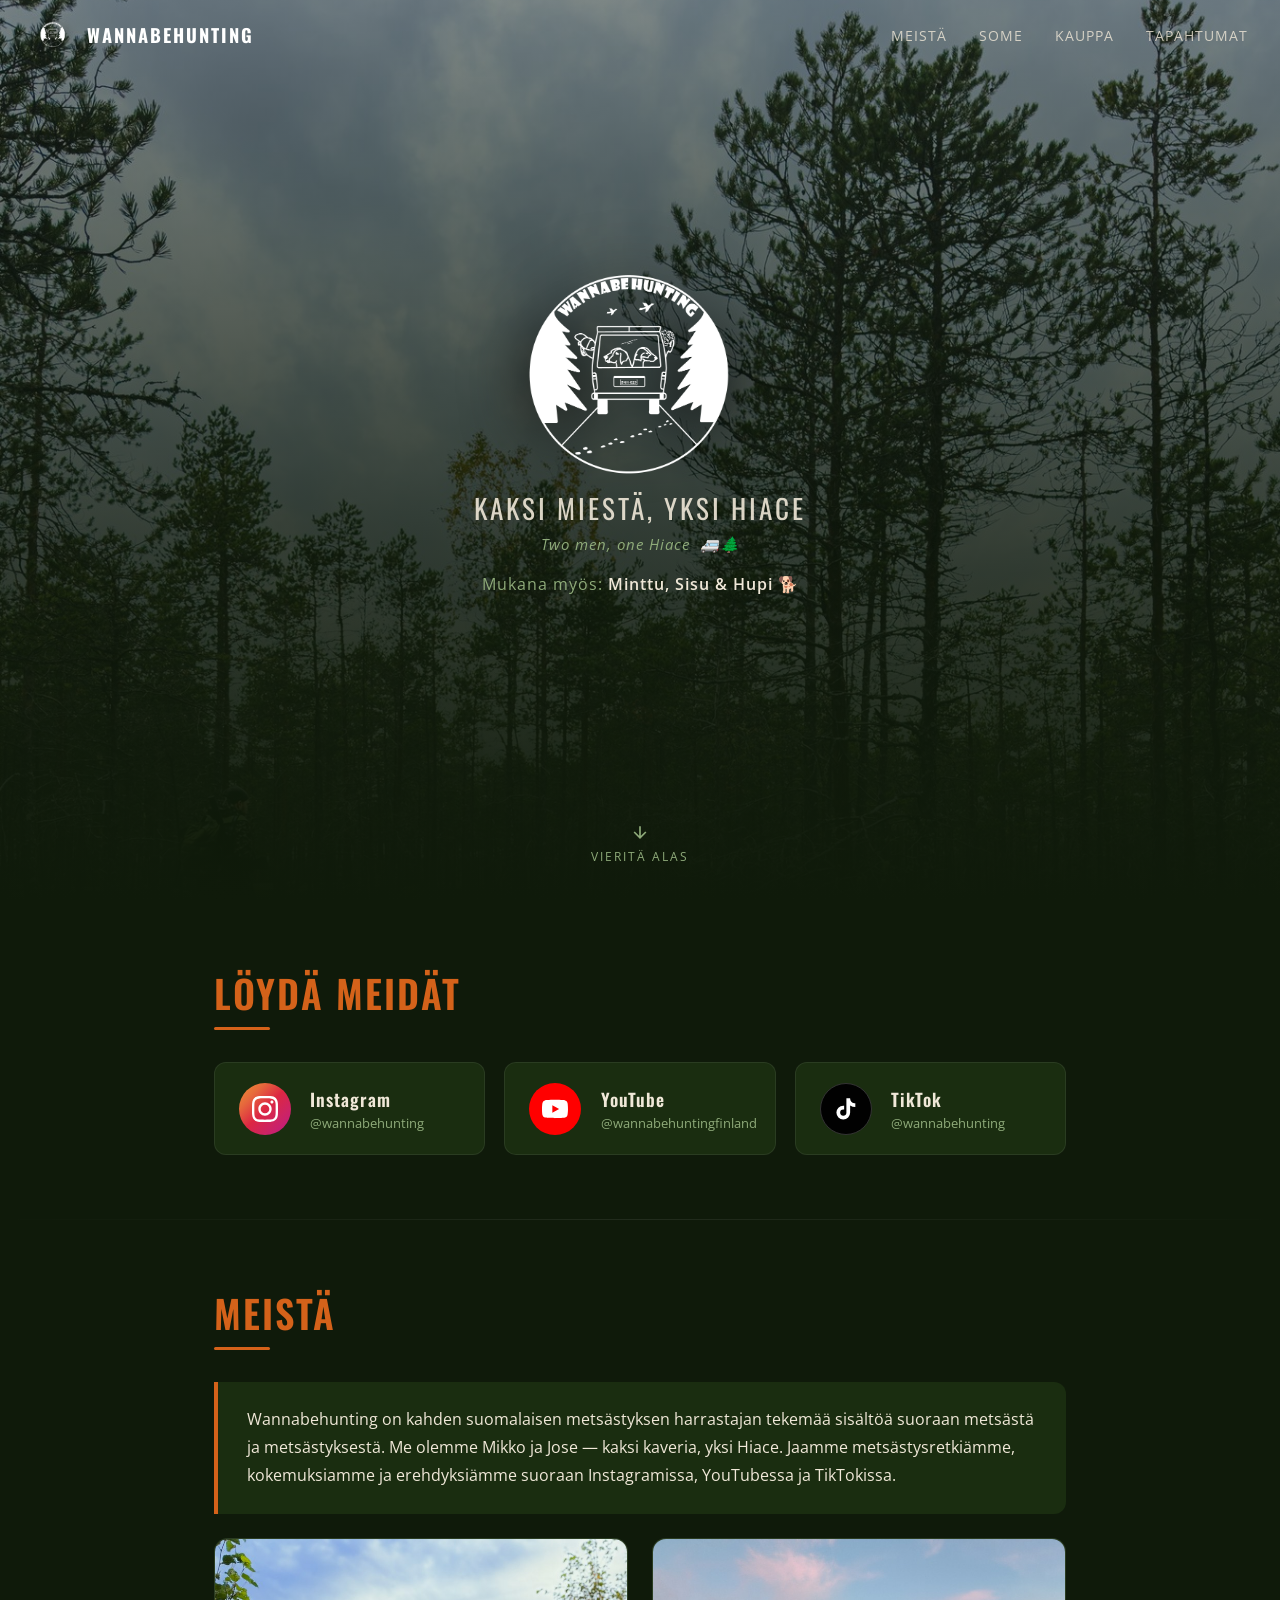
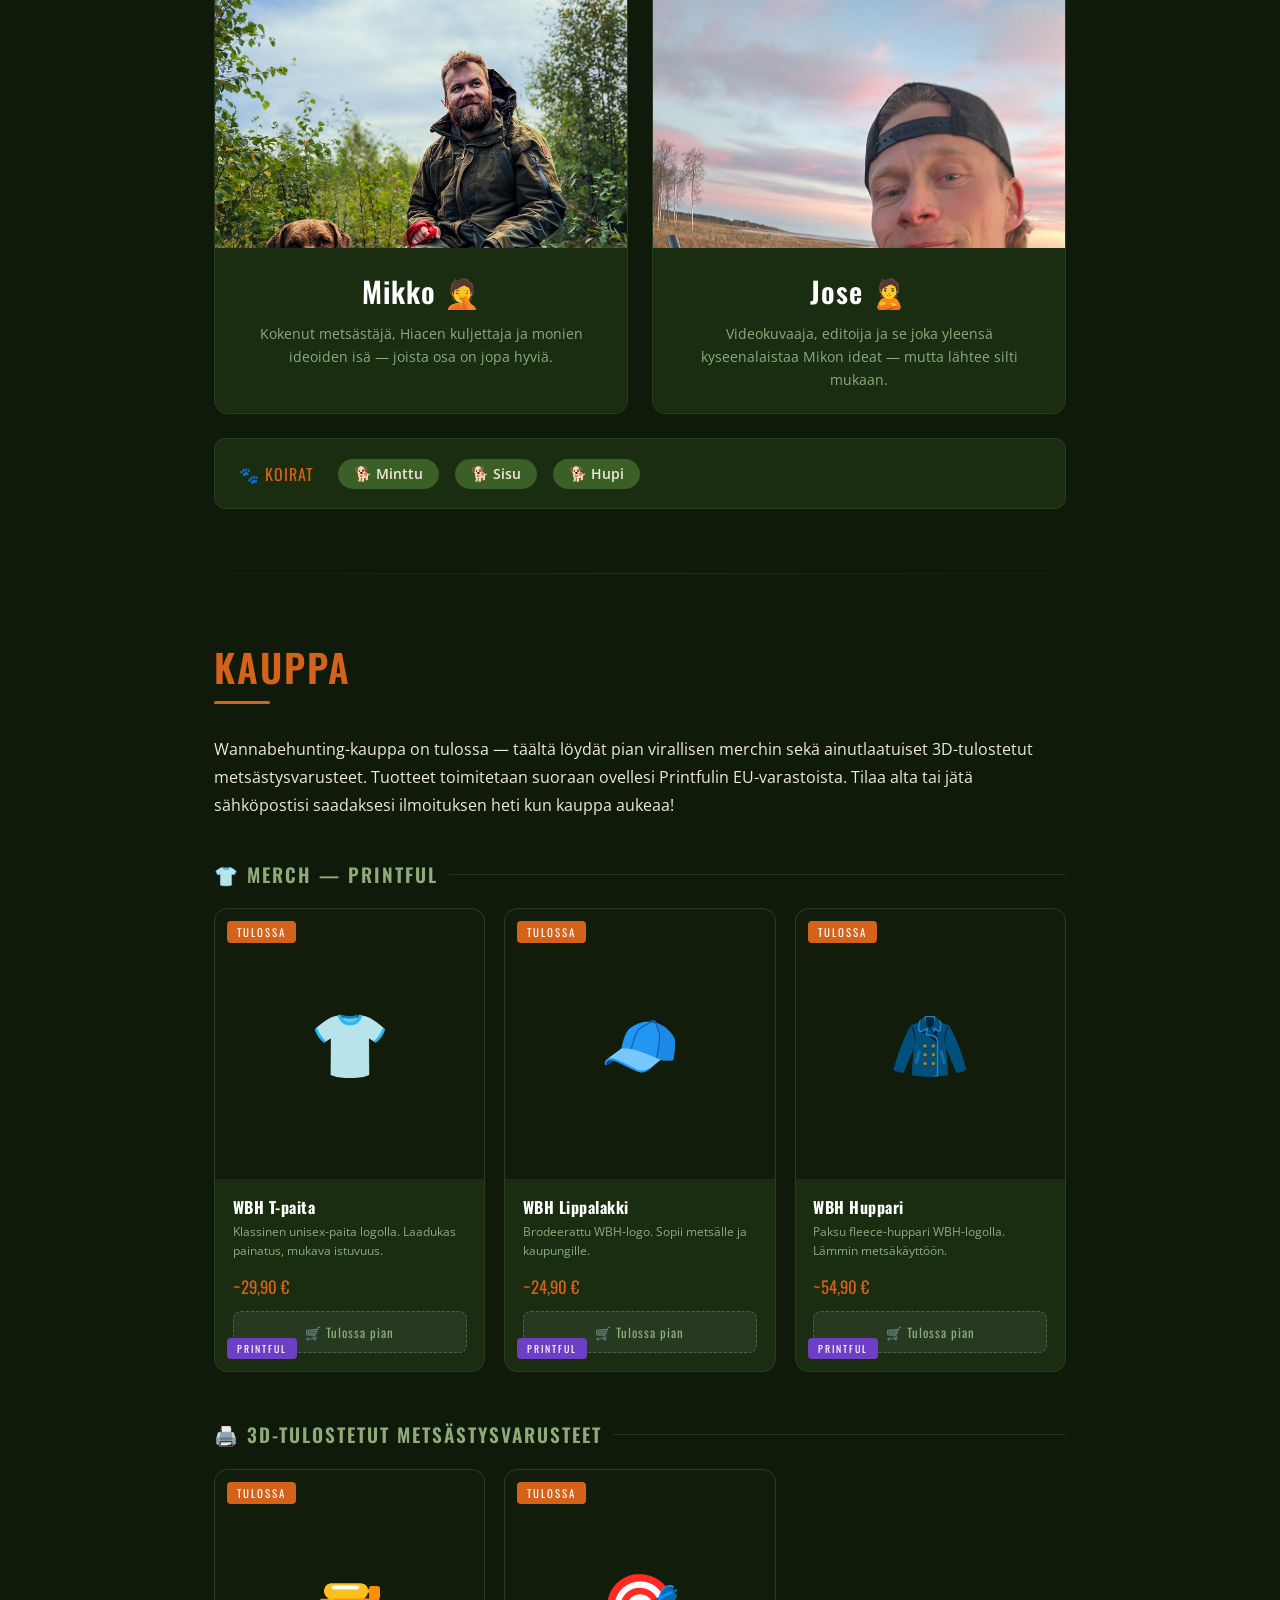
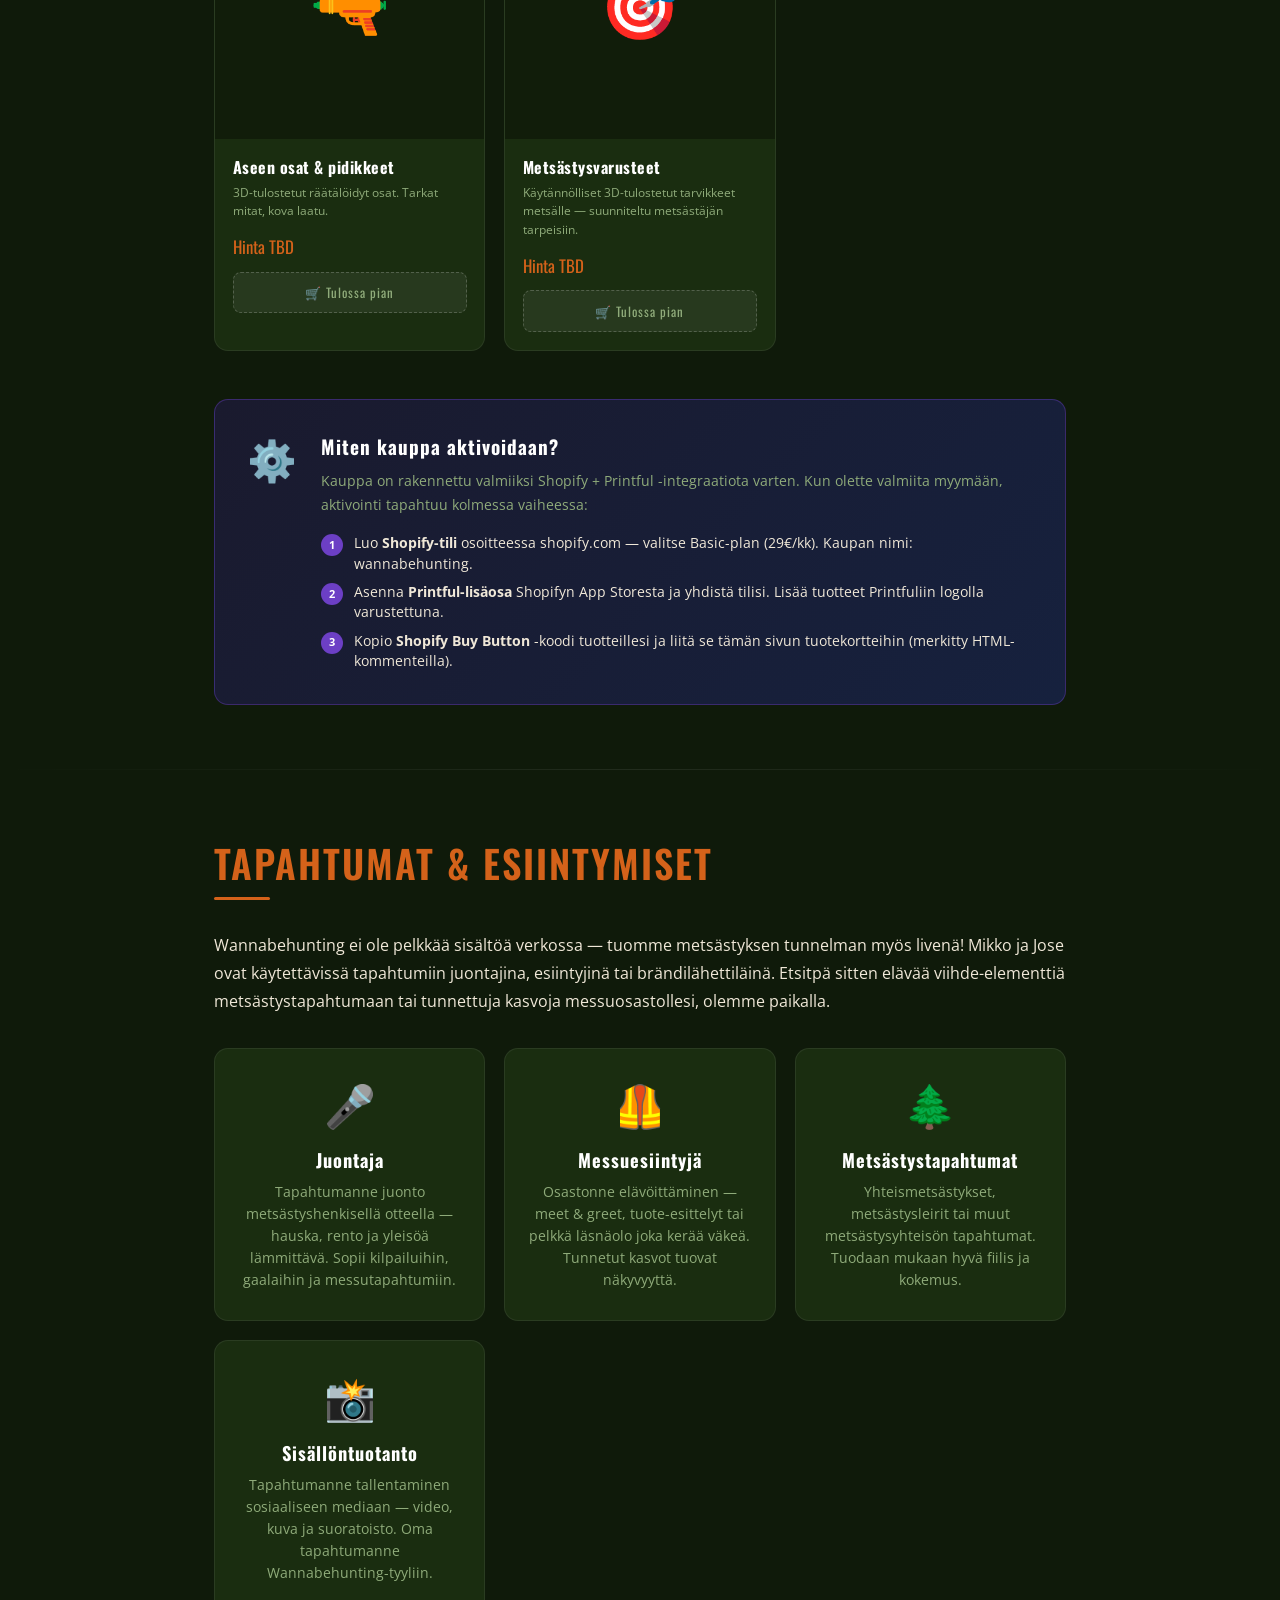
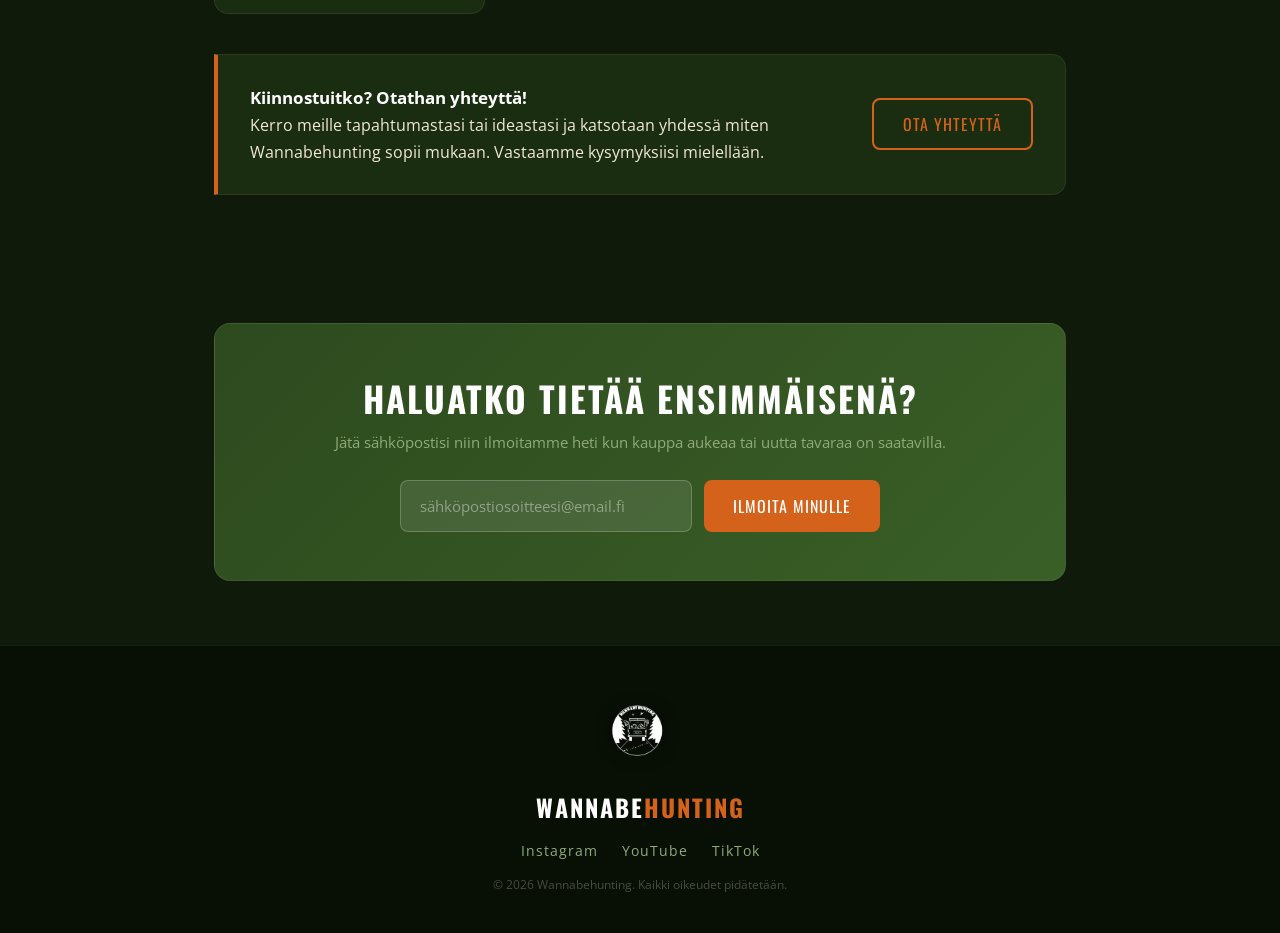
==== wannabehunting.html @ 50985bce "Initial commit: Wannabehunting website - Finnish landing page with hero, social links, about, shop a" ====
<!DOCTYPE html>
<html lang="fi">
<head>
  <meta charset="UTF-8" />
  <meta name="viewport" content="width=device-width, initial-scale=1.0" />
  <title>Wannabehunting – Kaksi miestä, yksi Hiace</title>
  <meta name="description" content="Wannabehunting – Kaksi miestä, yksi Hiace. Suomalaista metsästyssisältöä Instagramissa, YouTubessa ja TikTokissa." />
  <link rel="preconnect" href="https://fonts.googleapis.com" />
  <link href="https://fonts.googleapis.com/css2?family=Oswald:wght@400;600;700&family=Open+Sans:wght@400;600&display=swap" rel="stylesheet" />
  <style>
    *, *::before, *::after { box-sizing: border-box; margin: 0; padding: 0; }

    :root {
      --green:   #2d4a1e;
      --green2:  #3a5f27;
      --dark:    #0f1a0a;
      --card:    #1a2d10;
      --orange:  #d4621a;
      --orange2: #e8742a;
      --cream:   #f0e8d8;
      --muted:   #8fab7a;
      --white:   #ffffff;
    }

    html { scroll-behavior: smooth; }

    body {
      background: var(--dark);
      color: var(--cream);
      font-family: 'Open Sans', sans-serif;
      min-height: 100vh;
      overflow-x: hidden;
    }

    /* ── HERO ─────────────────────────────── */
    .hero {
      position: relative;
      min-height: 100vh;
      display: flex;
      flex-direction: column;
      align-items: center;
      justify-content: center;
      text-align: center;
      padding: 2rem 1.5rem 4rem;
      background:
        linear-gradient(to bottom, rgba(10,20,6,0.45) 0%, rgba(10,20,6,0.80) 60%, var(--dark) 100%),
        url('images/metsa_web.jpg') center 30%/cover no-repeat;
    }

    .hero-logo {
      width: clamp(220px, 52vw, 360px);
      filter: drop-shadow(0 6px 32px rgba(0,0,0,0.9));
      margin-bottom: 0.8rem;
    }

    .hero-tagline {
      font-family: 'Oswald', sans-serif;
      font-size: clamp(1.1rem, 4vw, 1.7rem);
      font-weight: 400;
      letter-spacing: 3px;
      color: var(--cream);
      opacity: 0.9;
      text-transform: uppercase;
    }

    .hero-sub {
      margin-top: 0.4rem;
      font-size: 0.95rem;
      color: var(--muted);
      letter-spacing: 1px;
      font-style: italic;
    }

    .hero-dogs {
      margin-top: 1.2rem;
      font-size: 1rem;
      color: var(--muted);
      letter-spacing: 1px;
    }

    .hero-dogs span {
      color: var(--cream);
      font-weight: 600;
    }

    .hero-scroll {
      position: absolute;
      bottom: 2.2rem;
      left: 50%;
      transform: translateX(-50%);
      display: flex;
      flex-direction: column;
      align-items: center;
      gap: 6px;
      color: var(--muted);
      font-size: 0.78rem;
      letter-spacing: 2px;
      text-transform: uppercase;
      animation: bounce 2s infinite;
    }

    @keyframes bounce {
      0%, 100% { transform: translateX(-50%) translateY(0); }
      50%       { transform: translateX(-50%) translateY(8px); }
    }

    /* ── NAV ──────────────────────────────── */
    nav {
      position: fixed;
      top: 0; left: 0; right: 0;
      z-index: 100;
      display: flex;
      align-items: center;
      justify-content: space-between;
      padding: 0.8rem 2rem;
      transition: background 0.3s, backdrop-filter 0.3s;
    }

    nav.scrolled {
      background: rgba(10,20,6,0.93);
      backdrop-filter: blur(10px);
      border-bottom: 1px solid rgba(255,255,255,0.06);
    }

    .nav-brand {
      display: flex;
      align-items: center;
      gap: 0.7rem;
      text-decoration: none;
    }

    .nav-brand img {
      width: 44px;
      height: 44px;
      object-fit: contain;
      filter: drop-shadow(0 2px 6px rgba(0,0,0,0.7));
    }

    .nav-brand span {
      font-family: 'Oswald', sans-serif;
      font-size: 1.15rem;
      font-weight: 700;
      color: var(--white);
      letter-spacing: 2px;
      text-transform: uppercase;
    }

    .nav-links {
      display: flex;
      gap: 2rem;
      list-style: none;
    }

    .nav-links a {
      color: var(--cream);
      text-decoration: none;
      font-size: 0.85rem;
      letter-spacing: 1px;
      text-transform: uppercase;
      opacity: 0.8;
      transition: opacity 0.2s, color 0.2s;
    }

    .nav-links a:hover { opacity: 1; color: var(--orange); }

    @media (max-width: 540px) { .nav-links { display: none; } }

    /* ── SECTIONS ─────────────────────────── */
    .section { padding: 4rem 1.5rem; max-width: 900px; margin: 0 auto; }

    .section-title {
      font-family: 'Oswald', sans-serif;
      font-size: clamp(1.6rem, 5vw, 2.4rem);
      font-weight: 600;
      text-transform: uppercase;
      letter-spacing: 2px;
      color: var(--orange);
      margin-bottom: 0.4rem;
    }

    .section-line {
      width: 56px; height: 3px;
      background: var(--orange);
      border-radius: 2px;
      margin-bottom: 2rem;
    }

    .divider {
      width: 100%;
      height: 1px;
      background: linear-gradient(90deg, transparent, rgba(255,255,255,0.08), transparent);
    }

    /* ── SOCIAL ───────────────────────────── */
    .social-grid {
      display: grid;
      grid-template-columns: repeat(auto-fit, minmax(240px, 1fr));
      gap: 1.2rem;
    }

    .social-card {
      display: flex;
      align-items: center;
      gap: 1.2rem;
      background: var(--card);
      border: 1px solid rgba(255,255,255,0.07);
      border-radius: 12px;
      padding: 1.2rem 1.5rem;
      text-decoration: none;
      color: var(--cream);
      transition: transform 0.2s, border-color 0.2s, box-shadow 0.2s;
    }

    .social-card:hover {
      transform: translateY(-4px);
      border-color: var(--orange);
      box-shadow: 0 8px 32px rgba(212,98,26,0.2);
    }

    .social-icon {
      width: 52px; height: 52px;
      border-radius: 50%;
      display: flex; align-items: center; justify-content: center;
      flex-shrink: 0;
      font-size: 1.5rem;
    }

    .social-icon.ig  { background: linear-gradient(135deg, #f09433, #e6683c, #dc2743, #cc2366, #bc1888); }
    .social-icon.yt  { background: #ff0000; }
    .social-icon.tt  { background: #010101; border: 1px solid #333; }

    .social-info h3 {
      font-family: 'Oswald', sans-serif;
      font-size: 1.1rem;
      font-weight: 600;
      letter-spacing: 1px;
    }
    .social-info p { font-size: 0.82rem; color: var(--muted); margin-top: 2px; }

    /* ── ABOUT ────────────────────────────── */
    .about-wrap {
      display: grid;
      grid-template-columns: 1fr 1fr;
      gap: 1.5rem;
    }

    @media (max-width: 620px) { .about-wrap { grid-template-columns: 1fr; } }

    .about-text {
      grid-column: 1 / -1;
      background: var(--card);
      border-left: 4px solid var(--orange);
      border-radius: 0 12px 12px 0;
      padding: 1.5rem 1.8rem;
      line-height: 1.8;
      color: var(--cream);
      font-size: 0.97rem;
    }

    .person-card {
      background: var(--card);
      border: 1px solid rgba(255,255,255,0.07);
      border-radius: 14px;
      overflow: hidden;
      text-align: center;
    }

    .person-photo {
      width: 100%;
      aspect-ratio: 4/3;
      object-fit: cover;
      object-position: center top;
      display: block;
    }

    .person-card-body {
      padding: 1.4rem 1.5rem;
    }

    .person-card h3 {
      font-family: 'Oswald', sans-serif;
      font-size: 1.8rem;
      font-weight: 600;
      color: var(--white);
      letter-spacing: 1px;
    }

    .person-card p {
      margin-top: 0.6rem;
      font-size: 0.9rem;
      color: var(--muted);
      line-height: 1.6;
    }

    .dogs-row {
      grid-column: 1 / -1;
      display: flex;
      align-items: center;
      gap: 1rem;
      flex-wrap: wrap;
      background: var(--card);
      border: 1px solid rgba(255,255,255,0.07);
      border-radius: 12px;
      padding: 1.2rem 1.5rem;
    }

    .dogs-row .dog-title {
      font-family: 'Oswald', sans-serif;
      font-size: 1rem;
      letter-spacing: 1px;
      color: var(--orange);
      text-transform: uppercase;
      margin-right: 0.5rem;
    }

    .dog-badge {
      background: var(--green2);
      border-radius: 20px;
      padding: 0.35rem 1rem;
      font-size: 0.9rem;
      font-weight: 600;
      color: var(--cream);
      display: flex; align-items: center; gap: 0.4rem;
    }

    /* ── KAUPPA / SHOP ────────────────────── */
    .shop-intro {
      font-size: 0.97rem;
      line-height: 1.8;
      color: var(--cream);
      margin-bottom: 2.5rem;
    }

    .shop-category-title {
      font-family: 'Oswald', sans-serif;
      font-size: 1.2rem;
      font-weight: 600;
      color: var(--muted);
      letter-spacing: 2px;
      text-transform: uppercase;
      margin-bottom: 1.2rem;
      display: flex;
      align-items: center;
      gap: 0.7rem;
    }

    .shop-category-title::after {
      content: '';
      flex: 1;
      height: 1px;
      background: rgba(255,255,255,0.1);
    }

    .product-grid {
      display: grid;
      grid-template-columns: repeat(auto-fill, minmax(200px, 1fr));
      gap: 1.2rem;
      margin-bottom: 3rem;
    }

    .product-card {
      background: var(--card);
      border: 1px solid rgba(255,255,255,0.07);
      border-radius: 14px;
      overflow: hidden;
      position: relative;
      transition: transform 0.2s, box-shadow 0.2s, border-color 0.2s;
    }

    .product-card:hover {
      transform: translateY(-4px);
      box-shadow: 0 8px 32px rgba(0,0,0,0.4);
      border-color: rgba(212,98,26,0.4);
    }

    .product-badge {
      position: absolute;
      top: 12px; left: 12px;
      background: var(--orange);
      color: #fff;
      font-family: 'Oswald', sans-serif;
      font-size: 0.68rem;
      letter-spacing: 2px;
      padding: 3px 10px;
      border-radius: 4px;
      text-transform: uppercase;
      z-index: 2;
    }

    .product-badge.printful {
      background: #6c3fc5;
      top: auto; bottom: 12px; left: 12px;
      font-size: 0.62rem;
    }

    .product-img {
      width: 100%;
      aspect-ratio: 1;
      background: #111d0a;
      display: flex;
      align-items: center;
      justify-content: center;
      font-size: 4rem;
    }

    .product-info {
      padding: 1rem 1.1rem;
    }

    .product-info h3 {
      font-family: 'Oswald', sans-serif;
      font-size: 1rem;
      color: var(--white);
      letter-spacing: 0.5px;
      margin-bottom: 0.3rem;
    }

    .product-info .product-desc {
      font-size: 0.78rem;
      color: var(--muted);
      margin-bottom: 0.8rem;
      line-height: 1.5;
    }

    .product-info .product-price {
      font-family: 'Oswald', sans-serif;
      font-size: 1.05rem;
      color: var(--orange);
      margin-bottom: 0.8rem;
    }

    /* Shopify Buy Button placeholder */
    .shopify-btn-placeholder {
      width: 100%;
      background: rgba(255,255,255,0.06);
      border: 1px dashed rgba(255,255,255,0.2);
      border-radius: 8px;
      padding: 0.65rem;
      text-align: center;
      font-size: 0.8rem;
      color: var(--muted);
      font-family: 'Oswald', sans-serif;
      letter-spacing: 1px;
      cursor: default;
    }

    /* Actual Shopify Buy Button goes here when account is ready */
    .shopify-buy-btn-wrap { min-height: 44px; }

    .shop-setup-box {
      background: linear-gradient(135deg, #1a1a2e, #16213e);
      border: 1px solid rgba(108,63,197,0.4);
      border-radius: 14px;
      padding: 2rem;
      margin-top: 1rem;
      display: grid;
      grid-template-columns: auto 1fr;
      gap: 1.5rem;
      align-items: start;
    }

    .setup-icon { font-size: 2.5rem; }

    .shop-setup-box h3 {
      font-family: 'Oswald', sans-serif;
      font-size: 1.2rem;
      color: var(--white);
      letter-spacing: 1px;
      margin-bottom: 0.5rem;
    }

    .shop-setup-box p {
      font-size: 0.88rem;
      color: var(--muted);
      line-height: 1.7;
    }

    .setup-steps {
      margin-top: 1rem;
      display: flex;
      flex-direction: column;
      gap: 0.5rem;
    }

    .setup-step {
      display: flex;
      align-items: flex-start;
      gap: 0.7rem;
      font-size: 0.85rem;
      color: var(--cream);
      line-height: 1.5;
    }

    .step-num {
      background: #6c3fc5;
      color: white;
      border-radius: 50%;
      width: 22px; height: 22px;
      display: flex; align-items: center; justify-content: center;
      font-size: 0.7rem;
      font-weight: bold;
      flex-shrink: 0;
      margin-top: 1px;
    }

    @media (max-width: 500px) {
      .shop-setup-box { grid-template-columns: 1fr; }
    }

    /* ── TAPAHTUMAT ──────────────────────── */
    .events-intro {
      font-size: 0.97rem;
      line-height: 1.8;
      color: var(--cream);
      margin-bottom: 2rem;
    }

    .events-grid {
      display: grid;
      grid-template-columns: repeat(auto-fit, minmax(220px, 1fr));
      gap: 1.2rem;
      margin-bottom: 2.5rem;
    }

    .event-card {
      background: var(--card);
      border: 1px solid rgba(255,255,255,0.07);
      border-radius: 14px;
      padding: 1.8rem 1.5rem;
      text-align: center;
      transition: transform 0.2s, border-color 0.2s, box-shadow 0.2s;
    }

    .event-card:hover {
      transform: translateY(-4px);
      border-color: var(--orange);
      box-shadow: 0 8px 32px rgba(212,98,26,0.15);
    }

    .event-card .event-icon { font-size: 2.6rem; display: block; margin-bottom: 0.8rem; }

    .event-card h3 {
      font-family: 'Oswald', sans-serif;
      font-size: 1.15rem;
      color: var(--white);
      letter-spacing: 1px;
      margin-bottom: 0.5rem;
    }

    .event-card p { font-size: 0.86rem; color: var(--muted); line-height: 1.6; }

    .contact-box {
      background: var(--card);
      border: 1px solid rgba(255,255,255,0.07);
      border-left: 4px solid var(--orange);
      border-radius: 0 14px 14px 0;
      padding: 1.8rem 2rem;
      display: flex;
      align-items: center;
      justify-content: space-between;
      flex-wrap: wrap;
      gap: 1.2rem;
    }

    .contact-box p {
      font-size: 0.97rem;
      color: var(--cream);
      line-height: 1.7;
      max-width: 520px;
    }

    .contact-box p strong {
      color: var(--white);
      font-size: 1.05rem;
    }

    .btn-outline {
      border: 2px solid var(--orange);
      color: var(--orange);
      background: transparent;
      border-radius: 8px;
      padding: 0.75rem 1.8rem;
      font-family: 'Oswald', sans-serif;
      font-size: 1rem;
      letter-spacing: 1px;
      text-transform: uppercase;
      cursor: pointer;
      text-decoration: none;
      transition: background 0.2s, color 0.2s, transform 0.15s;
      white-space: nowrap;
      display: inline-block;
    }

    .btn-outline:hover {
      background: var(--orange);
      color: var(--white);
      transform: translateY(-2px);
    }

    /* ── NOTIFY ───────────────────────────── */
    .notify-box {
      background: linear-gradient(135deg, var(--green), var(--green2));
      border-radius: 16px;
      padding: 3rem 2rem;
      text-align: center;
      border: 1px solid rgba(255,255,255,0.08);
    }

    .notify-box h2 {
      font-family: 'Oswald', sans-serif;
      font-size: clamp(1.5rem, 5vw, 2.2rem);
      font-weight: 700;
      text-transform: uppercase;
      letter-spacing: 2px;
      color: var(--white);
      margin-bottom: 0.5rem;
    }

    .notify-box p { color: var(--muted); margin-bottom: 1.8rem; font-size: 0.95rem; }

    .notify-form {
      display: flex;
      gap: 0.8rem;
      max-width: 480px;
      margin: 0 auto;
      flex-wrap: wrap;
      justify-content: center;
    }

    .notify-form input {
      flex: 1;
      min-width: 200px;
      background: rgba(255,255,255,0.1);
      border: 1px solid rgba(255,255,255,0.2);
      border-radius: 8px;
      padding: 0.85rem 1.2rem;
      color: var(--white);
      font-size: 0.95rem;
      font-family: 'Open Sans', sans-serif;
      outline: none;
      transition: border-color 0.2s;
    }

    .notify-form input::placeholder { color: rgba(255,255,255,0.4); }
    .notify-form input:focus { border-color: var(--orange); }

    .btn-orange {
      background: var(--orange);
      color: var(--white);
      border: none;
      border-radius: 8px;
      padding: 0.85rem 1.8rem;
      font-family: 'Oswald', sans-serif;
      font-size: 1rem;
      letter-spacing: 1px;
      text-transform: uppercase;
      cursor: pointer;
      transition: background 0.2s, transform 0.15s;
      white-space: nowrap;
    }

    .btn-orange:hover { background: var(--orange2); transform: translateY(-2px); }

    /* ── FOOTER ───────────────────────────── */
    footer {
      background: #080f05;
      border-top: 1px solid rgba(255,255,255,0.06);
      padding: 2.5rem 1.5rem;
      text-align: center;
    }

    .footer-logo {
      width: 90px;
      height: 90px;
      object-fit: contain;
      filter: drop-shadow(0 2px 8px rgba(0,0,0,0.5));
      margin-bottom: 0.5rem;
    }

    .footer-brand {
      font-family: 'Oswald', sans-serif;
      font-size: 1.5rem;
      font-weight: 700;
      color: var(--white);
      letter-spacing: 2px;
      text-transform: uppercase;
    }

    .footer-brand span { color: var(--orange); }

    .footer-links {
      display: flex;
      justify-content: center;
      gap: 1.5rem;
      margin: 1rem 0;
      flex-wrap: wrap;
    }

    .footer-links a {
      color: var(--muted);
      text-decoration: none;
      font-size: 0.85rem;
      letter-spacing: 1px;
      transition: color 0.2s;
    }

    .footer-links a:hover { color: var(--orange); }
    .footer-copy { font-size: 0.78rem; color: rgba(255,255,255,0.25); margin-top: 1rem; }
  </style>
</head>
<body>

  <!-- NAV -->
  <nav id="nav">
    <a href="#" class="nav-brand">
      <img src="Artboard 1v.png" alt="Wannabehunting logo" />
      <span>WannabeHunting</span>
    </a>
    <ul class="nav-links">
      <li><a href="#meista">Meistä</a></li>
      <li><a href="#some">Some</a></li>
      <li><a href="#tulossa">Kauppa</a></li>
      <li><a href="#tapahtumat">Tapahtumat</a></li>
    </ul>
  </nav>

  <!-- HERO -->
  <section class="hero">
    <img class="hero-logo" src="Artboard 1v.png" alt="Wannabehunting" />
    <div class="hero-tagline">Kaksi miestä, yksi Hiace</div>
    <div class="hero-sub">Two men, one Hiace &nbsp;🚐🌲</div>
    <div class="hero-dogs">Mukana myös: <span>Minttu, Sisu & Hupi</span> 🐕</div>

    <div class="hero-scroll">
      <svg width="20" height="20" viewBox="0 0 24 24" fill="none" stroke="currentColor" stroke-width="2">
        <path d="M12 5v14M5 12l7 7 7-7"/>
      </svg>
      Vieritä alas
    </div>
  </section>

  <!-- SOCIAL -->
  <section class="section" id="some">
    <div class="section-title">Löydä meidät</div>
    <div class="section-line"></div>
    <div class="social-grid">

      <a class="social-card" href="https://www.instagram.com/wannabehunting" target="_blank" rel="noopener">
        <div class="social-icon ig">
          <svg width="26" height="26" viewBox="0 0 24 24" fill="white"><path d="M12 2.163c3.204 0 3.584.012 4.85.07 3.252.148 4.771 1.691 4.919 4.919.058 1.265.069 1.645.069 4.849 0 3.205-.012 3.584-.069 4.849-.149 3.225-1.664 4.771-4.919 4.919-1.266.058-1.644.07-4.85.07-3.204 0-3.584-.012-4.849-.07-3.26-.149-4.771-1.699-4.919-4.92-.058-1.265-.07-1.644-.07-4.849 0-3.204.013-3.583.07-4.849.149-3.227 1.664-4.771 4.919-4.919 1.266-.057 1.645-.069 4.849-.069zm0-2.163c-3.259 0-3.667.014-4.947.072-4.358.2-6.78 2.618-6.98 6.98-.059 1.281-.073 1.689-.073 4.948 0 3.259.014 3.668.072 4.948.2 4.358 2.618 6.78 6.98 6.98 1.281.058 1.689.072 4.948.072 3.259 0 3.668-.014 4.948-.072 4.354-.2 6.782-2.618 6.979-6.98.059-1.28.073-1.689.073-4.948 0-3.259-.014-3.667-.072-4.947-.196-4.354-2.617-6.78-6.979-6.98-1.281-.059-1.69-.073-4.949-.073zm0 5.838c-3.403 0-6.162 2.759-6.162 6.162s2.759 6.163 6.162 6.163 6.162-2.759 6.162-6.163c0-3.403-2.759-6.162-6.162-6.162zm0 10.162c-2.209 0-4-1.79-4-4 0-2.209 1.791-4 4-4s4 1.791 4 4c0 2.21-1.791 4-4 4zm6.406-11.845c-.796 0-1.441.645-1.441 1.44s.645 1.44 1.441 1.44c.795 0 1.439-.645 1.439-1.44s-.644-1.44-1.439-1.44z"/></svg>
        </div>
        <div class="social-info">
          <h3>Instagram</h3>
          <p>@wannabehunting</p>
        </div>
      </a>

      <a class="social-card" href="https://www.youtube.com/@Wannabehuntingfinland" target="_blank" rel="noopener">
        <div class="social-icon yt">
          <svg width="26" height="26" viewBox="0 0 24 24" fill="white"><path d="M23.498 6.186a3.016 3.016 0 0 0-2.122-2.136C19.505 3.545 12 3.545 12 3.545s-7.505 0-9.377.505A3.017 3.017 0 0 0 .502 6.186C0 8.07 0 12 0 12s0 3.93.502 5.814a3.016 3.016 0 0 0 2.122 2.136c1.871.505 9.376.505 9.376.505s7.505 0 9.377-.505a3.015 3.015 0 0 0 2.122-2.136C24 15.93 24 12 24 12s0-3.93-.502-5.814zM9.545 15.568V8.432L15.818 12l-6.273 3.568z"/></svg>
        </div>
        <div class="social-info">
          <h3>YouTube</h3>
          <p>@wannabehuntingfinland</p>
        </div>
      </a>

      <a class="social-card" href="https://www.tiktok.com/@wannabehunting" target="_blank" rel="noopener">
        <div class="social-icon tt">
          <svg width="26" height="26" viewBox="0 0 24 24" fill="white"><path d="M19.59 6.69a4.83 4.83 0 0 1-3.77-4.25V2h-3.45v13.67a2.89 2.89 0 0 1-2.88 2.5 2.89 2.89 0 0 1-2.89-2.89 2.89 2.89 0 0 1 2.89-2.89c.28 0 .54.04.79.1V9.01a6.33 6.33 0 0 0-.79-.05 6.34 6.34 0 0 0-6.34 6.34 6.34 6.34 0 0 0 6.34 6.34 6.34 6.34 0 0 0 6.33-6.34V8.69a8.2 8.2 0 0 0 4.78 1.52V6.76a4.85 4.85 0 0 1-1.01-.07z"/></svg>
        </div>
        <div class="social-info">
          <h3>TikTok</h3>
          <p>@wannabehunting</p>
        </div>
      </a>

    </div>
  </section>

  <div class="divider"></div>

  <!-- ABOUT -->
  <section class="section" id="meista">
    <div class="section-title">Meistä</div>
    <div class="section-line"></div>
    <div class="about-wrap">

      <div class="about-text">
        Wannabehunting on kahden suomalaisen metsästyksen harrastajan tekemää sisältöä suoraan metsästä ja metsästyksestä. Me olemme Mikko ja Jose — kaksi kaveria, yksi Hiace. Jaamme metsästysretkiämme, kokemuksiamme ja erehdyksiämme suoraan Instagramissa, YouTubessa ja TikTokissa.
      </div>

      <div class="person-card">
        <img class="person-photo" src="images/mikko_web.jpg" alt="Mikko" />
        <div class="person-card-body">
          <h3>Mikko 🤦</h3>
          <p>Kokenut metsästäjä, Hiacen kuljettaja ja monien ideoiden isä — joista osa on jopa hyviä.</p>
        </div>
      </div>

      <div class="person-card">
        <img class="person-photo" src="images/jose1_web.jpg" alt="Jose" />
        <div class="person-card-body">
          <h3>Jose 🙎</h3>
          <p>Videokuvaaja, editoija ja se joka yleensä kyseenalaistaa Mikon ideat — mutta lähtee silti mukaan.</p>
        </div>
      </div>

      <div class="dogs-row">
        <span class="dog-title">🐾 Koirat</span>
        <span class="dog-badge">🐕 Minttu</span>
        <span class="dog-badge">🐕 Sisu</span>
        <span class="dog-badge">🐕 Hupi</span>
      </div>

    </div>
  </section>

  <div class="divider"></div>

  <!-- KAUPPA -->
  <section class="section" id="tulossa">
    <div class="section-title">Kauppa</div>
    <div class="section-line"></div>

    <p class="shop-intro">
      Wannabehunting-kauppa on tulossa — täältä löydät pian virallisen merchin sekä ainutlaatuiset 3D-tulostetut metsästysvarusteet.
      Tuotteet toimitetaan suoraan ovellesi Printfulin EU-varastoista. Tilaa alta tai jätä sähköpostisi saadaksesi ilmoituksen heti kun kauppa aukeaa!
    </p>

    <!-- ── MERCH ── -->
    <div class="shop-category-title">👕 Merch — Printful</div>
    <div class="product-grid">

      <div class="product-card">
        <div class="product-badge">Tulossa</div>
        <div class="product-badge printful">Printful</div>
        <div class="product-img">👕</div>
        <div class="product-info">
          <h3>WBH T-paita</h3>
          <p class="product-desc">Klassinen unisex-paita logolla. Laadukas painatus, mukava istuvuus.</p>
          <div class="product-price">~29,90 €</div>
          <!-- SHOPIFY BUY BUTTON: Liitä tähän Shopify Buy Button -koodi kun kauppa on luotu -->
          <div class="shopify-buy-btn-wrap">
            <div class="shopify-btn-placeholder">🛒 Tulossa pian</div>
          </div>
        </div>
      </div>

      <div class="product-card">
        <div class="product-badge">Tulossa</div>
        <div class="product-badge printful">Printful</div>
        <div class="product-img">🧢</div>
        <div class="product-info">
          <h3>WBH Lippalakki</h3>
          <p class="product-desc">Brodeerattu WBH-logo. Sopii metsälle ja kaupungille.</p>
          <div class="product-price">~24,90 €</div>
          <!-- SHOPIFY BUY BUTTON -->
          <div class="shopify-buy-btn-wrap">
            <div class="shopify-btn-placeholder">🛒 Tulossa pian</div>
          </div>
        </div>
      </div>

      <div class="product-card">
        <div class="product-badge">Tulossa</div>
        <div class="product-badge printful">Printful</div>
        <div class="product-img">🧥</div>
        <div class="product-info">
          <h3>WBH Huppari</h3>
          <p class="product-desc">Paksu fleece-huppari WBH-logolla. Lämmin metsäkäyttöön.</p>
          <div class="product-price">~54,90 €</div>
          <!-- SHOPIFY BUY BUTTON -->
          <div class="shopify-buy-btn-wrap">
            <div class="shopify-btn-placeholder">🛒 Tulossa pian</div>
          </div>
        </div>
      </div>

    </div>

    <!-- ── 3D-TUOTTEET ── -->
    <div class="shop-category-title">🖨️ 3D-Tulostetut Metsästysvarusteet</div>
    <div class="product-grid">

      <div class="product-card">
        <div class="product-badge">Tulossa</div>
        <div class="product-img">🔫</div>
        <div class="product-info">
          <h3>Aseen osat & pidikkeet</h3>
          <p class="product-desc">3D-tulostetut räätälöidyt osat. Tarkat mitat, kova laatu.</p>
          <div class="product-price">Hinta TBD</div>
          <div class="shopify-buy-btn-wrap">
            <div class="shopify-btn-placeholder">🛒 Tulossa pian</div>
          </div>
        </div>
      </div>

      <div class="product-card">
        <div class="product-badge">Tulossa</div>
        <div class="product-img">🎯</div>
        <div class="product-info">
          <h3>Metsästysvarusteet</h3>
          <p class="product-desc">Käytännölliset 3D-tulostetut tarvikkeet metsälle — suunniteltu metsästäjän tarpeisiin.</p>
          <div class="product-price">Hinta TBD</div>
          <div class="shopify-buy-btn-wrap">
            <div class="shopify-btn-placeholder">🛒 Tulossa pian</div>
          </div>
        </div>
      </div>

    </div>

    <!-- ── SHOPIFY + PRINTFUL SETUP BOX ── -->
    <div class="shop-setup-box">
      <div class="setup-icon">⚙️</div>
      <div>
        <h3>Miten kauppa aktivoidaan?</h3>
        <p>Kauppa on rakennettu valmiiksi Shopify + Printful -integraatiota varten. Kun olette valmiita myymään, aktivointi tapahtuu kolmessa vaiheessa:</p>
        <div class="setup-steps">
          <div class="setup-step">
            <div class="step-num">1</div>
            <span>Luo <strong>Shopify-tili</strong> osoitteessa shopify.com — valitse Basic-plan (29€/kk). Kaupan nimi: wannabehunting.</span>
          </div>
          <div class="setup-step">
            <div class="step-num">2</div>
            <span>Asenna <strong>Printful-lisäosa</strong> Shopifyn App Storesta ja yhdistä tilisi. Lisää tuotteet Printfuliin logolla varustettuna.</span>
          </div>
          <div class="setup-step">
            <div class="step-num">3</div>
            <span>Kopio <strong>Shopify Buy Button</strong> -koodi tuotteillesi ja liitä se tämän sivun tuotekortteihin (merkitty HTML-kommenteilla).</span>
          </div>
        </div>
      </div>
    </div>

  </section>

  <div class="divider"></div>

  <!-- TAPAHTUMAT -->
  <section class="section" id="tapahtumat">
    <div class="section-title">Tapahtumat & Esiintymiset</div>
    <div class="section-line"></div>

    <p class="events-intro">
      Wannabehunting ei ole pelkkää sisältöä verkossa — tuomme metsästyksen tunnelman myös livenä! Mikko ja Jose ovat käytettävissä tapahtumiin juontajina, esiintyjinä tai brändilähettiläinä. Etsitpä sitten elävää viihde-elementtiä metsästystapahtumaan tai tunnettuja kasvoja messuosastollesi, olemme paikalla.
    </p>

    <div class="events-grid">

      <div class="event-card">
        <span class="event-icon">🎤</span>
        <h3>Juontaja</h3>
        <p>Tapahtumanne juonto metsästyshenkisellä otteella — hauska, rento ja yleisöä lämmittävä. Sopii kilpailuihin, gaalaihin ja messutapahtumiin.</p>
      </div>

      <div class="event-card">
        <span class="event-icon">🦺</span>
        <h3>Messuesiintyjä</h3>
        <p>Osastonne elävöittäminen — meet & greet, tuote-esittelyt tai pelkkä läsnäolo joka kerää väkeä. Tunnetut kasvot tuovat näkyvyyttä.</p>
      </div>

      <div class="event-card">
        <span class="event-icon">🌲</span>
        <h3>Metsästystapahtumat</h3>
        <p>Yhteismetsästykset, metsästysleirit tai muut metsästysyhteisön tapahtumat. Tuodaan mukaan hyvä fiilis ja kokemus.</p>
      </div>

      <div class="event-card">
        <span class="event-icon">📸</span>
        <h3>Sisällöntuotanto</h3>
        <p>Tapahtumanne tallentaminen sosiaaliseen mediaan — video, kuva ja suoratoisto. Oma tapahtumanne Wannabehunting-tyyliin.</p>
      </div>

    </div>

    <div class="contact-box">
      <p>
        <strong>Kiinnostuitko? Otathan yhteyttä!</strong><br/>
        Kerro meille tapahtumastasi tai ideastasi ja katsotaan yhdessä miten Wannabehunting sopii mukaan. Vastaamme kysymyksiisi mielellään.
      </p>
      <a class="btn-outline" href="mailto:wannabehunting69@gmail.com">Ota yhteyttä</a>
    </div>

  </section>

  <!-- NOTIFY -->
  <section class="section">
    <div class="notify-box">
      <h2>Haluatko tietää ensimmäisenä?</h2>
      <p>Jätä sähköpostisi niin ilmoitamme heti kun kauppa aukeaa tai uutta tavaraa on saatavilla.</p>
      <form class="notify-form" onsubmit="handleSubmit(event)">
        <input type="email" placeholder="sähköpostiosoitteesi@email.fi" required />
        <button type="submit" class="btn-orange">Ilmoita minulle</button>
      </form>
    </div>
  </section>

  <!-- FOOTER -->
  <footer>
    <img class="footer-logo" src="Artboard 1v.png" alt="Wannabehunting" />
    <div class="footer-brand">Wannabe<span>Hunting</span></div>
    <div class="footer-links">
      <a href="https://www.instagram.com/wannabehunting" target="_blank">Instagram</a>
      <a href="https://www.youtube.com/@Wannabehuntingfinland" target="_blank">YouTube</a>
      <a href="https://www.tiktok.com/@wannabehunting" target="_blank">TikTok</a>
    </div>
    <div class="footer-copy">© 2026 Wannabehunting. Kaikki oikeudet pidätetään.</div>
  </footer>

  <script>
    const nav = document.getElementById('nav');
    window.addEventListener('scroll', () => {
      nav.classList.toggle('scrolled', window.scrollY > 60);
    });

    function handleSubmit(e) {
      e.preventDefault();
      const btn = e.target.querySelector('button');
      const input = e.target.querySelector('input');
      btn.textContent = 'Kiitos! 🎉';
      btn.style.background = '#2d4a1e';
      input.value = '';
      input.disabled = true;
      btn.disabled = true;
    }
  </script>

</body>
</html>
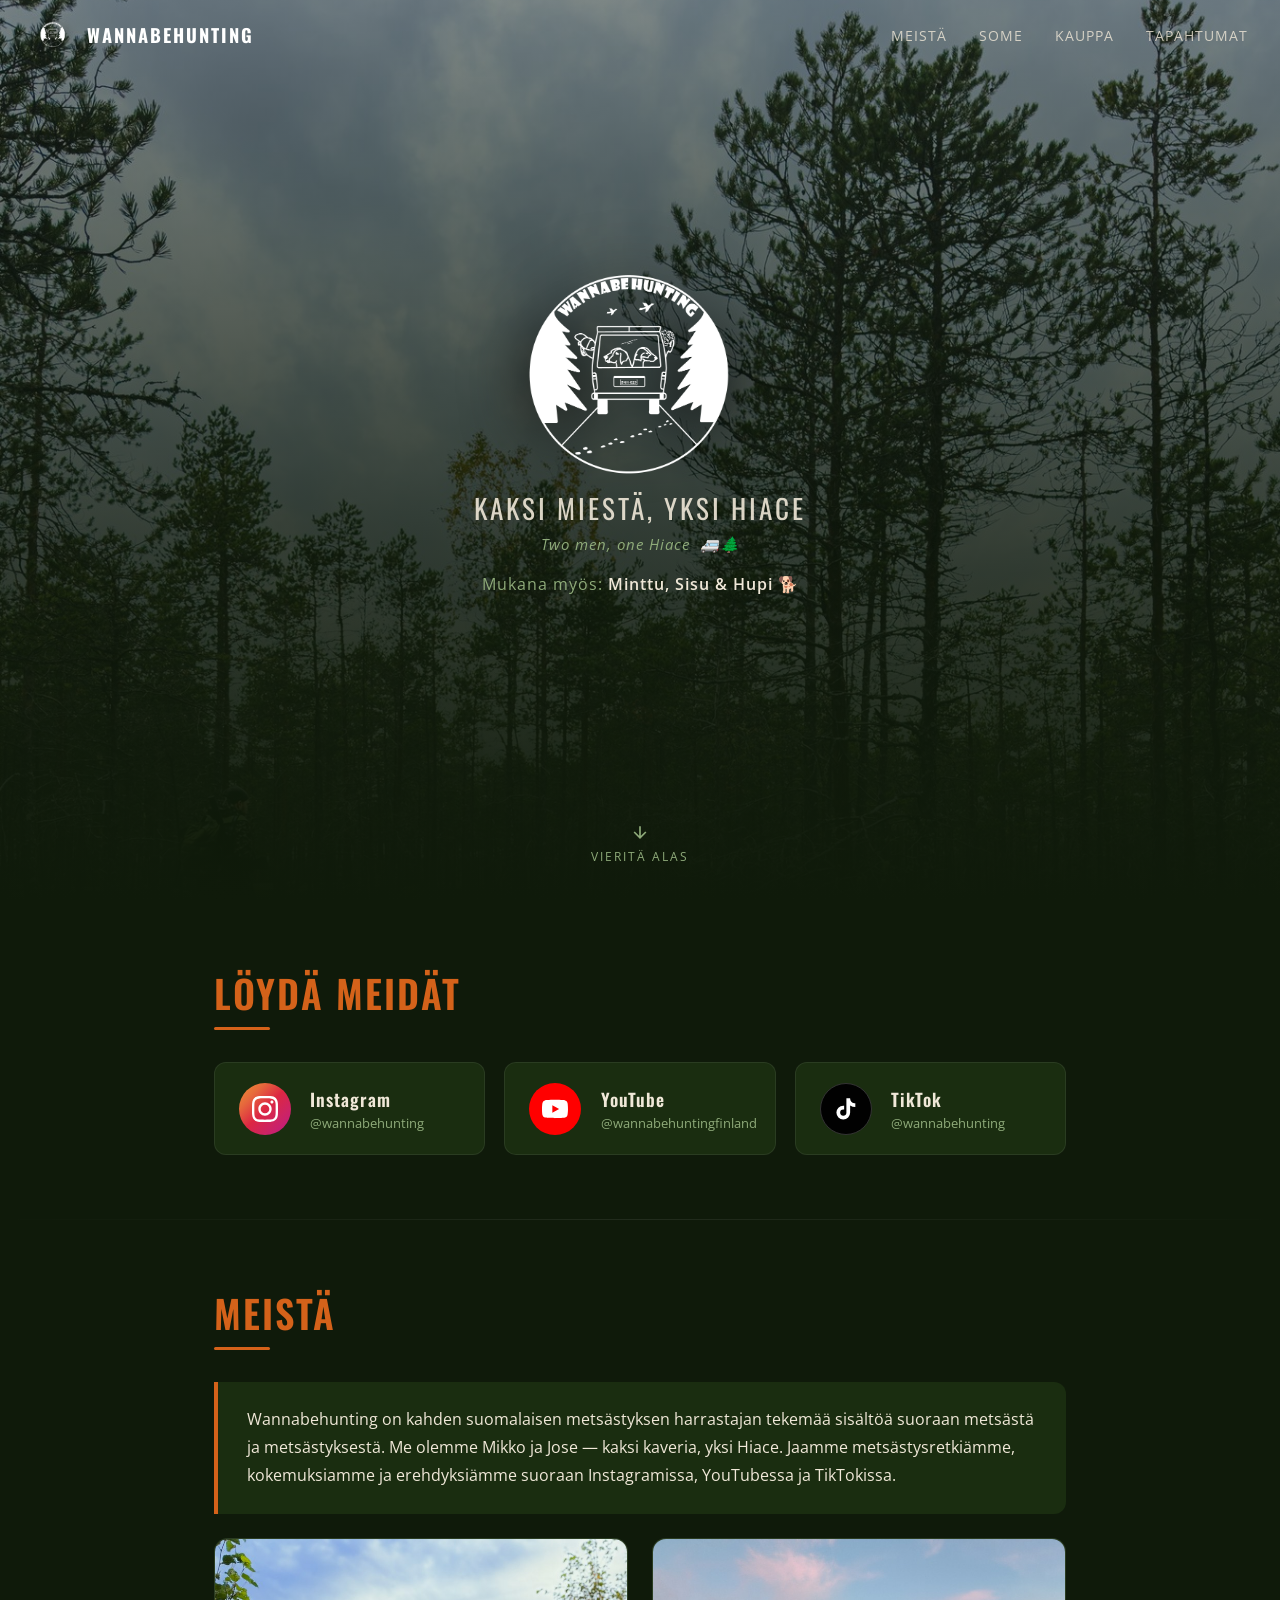
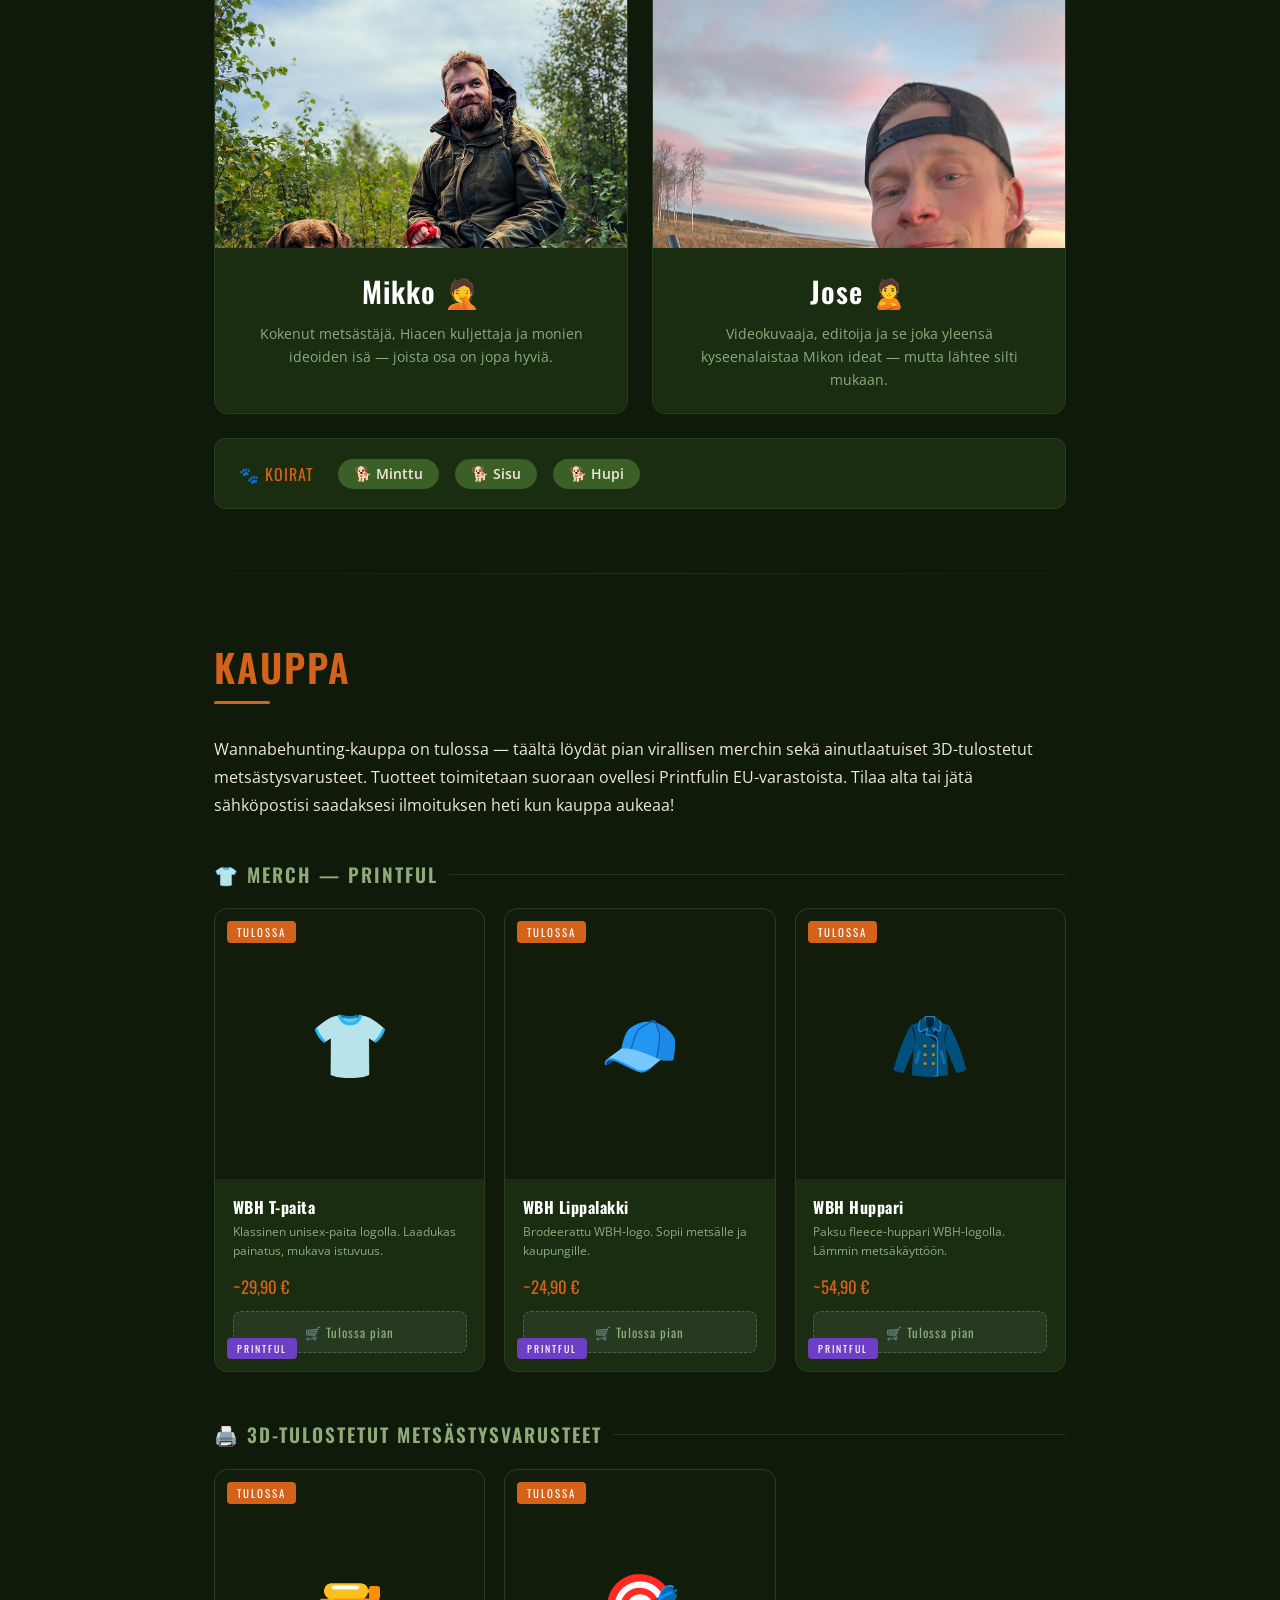
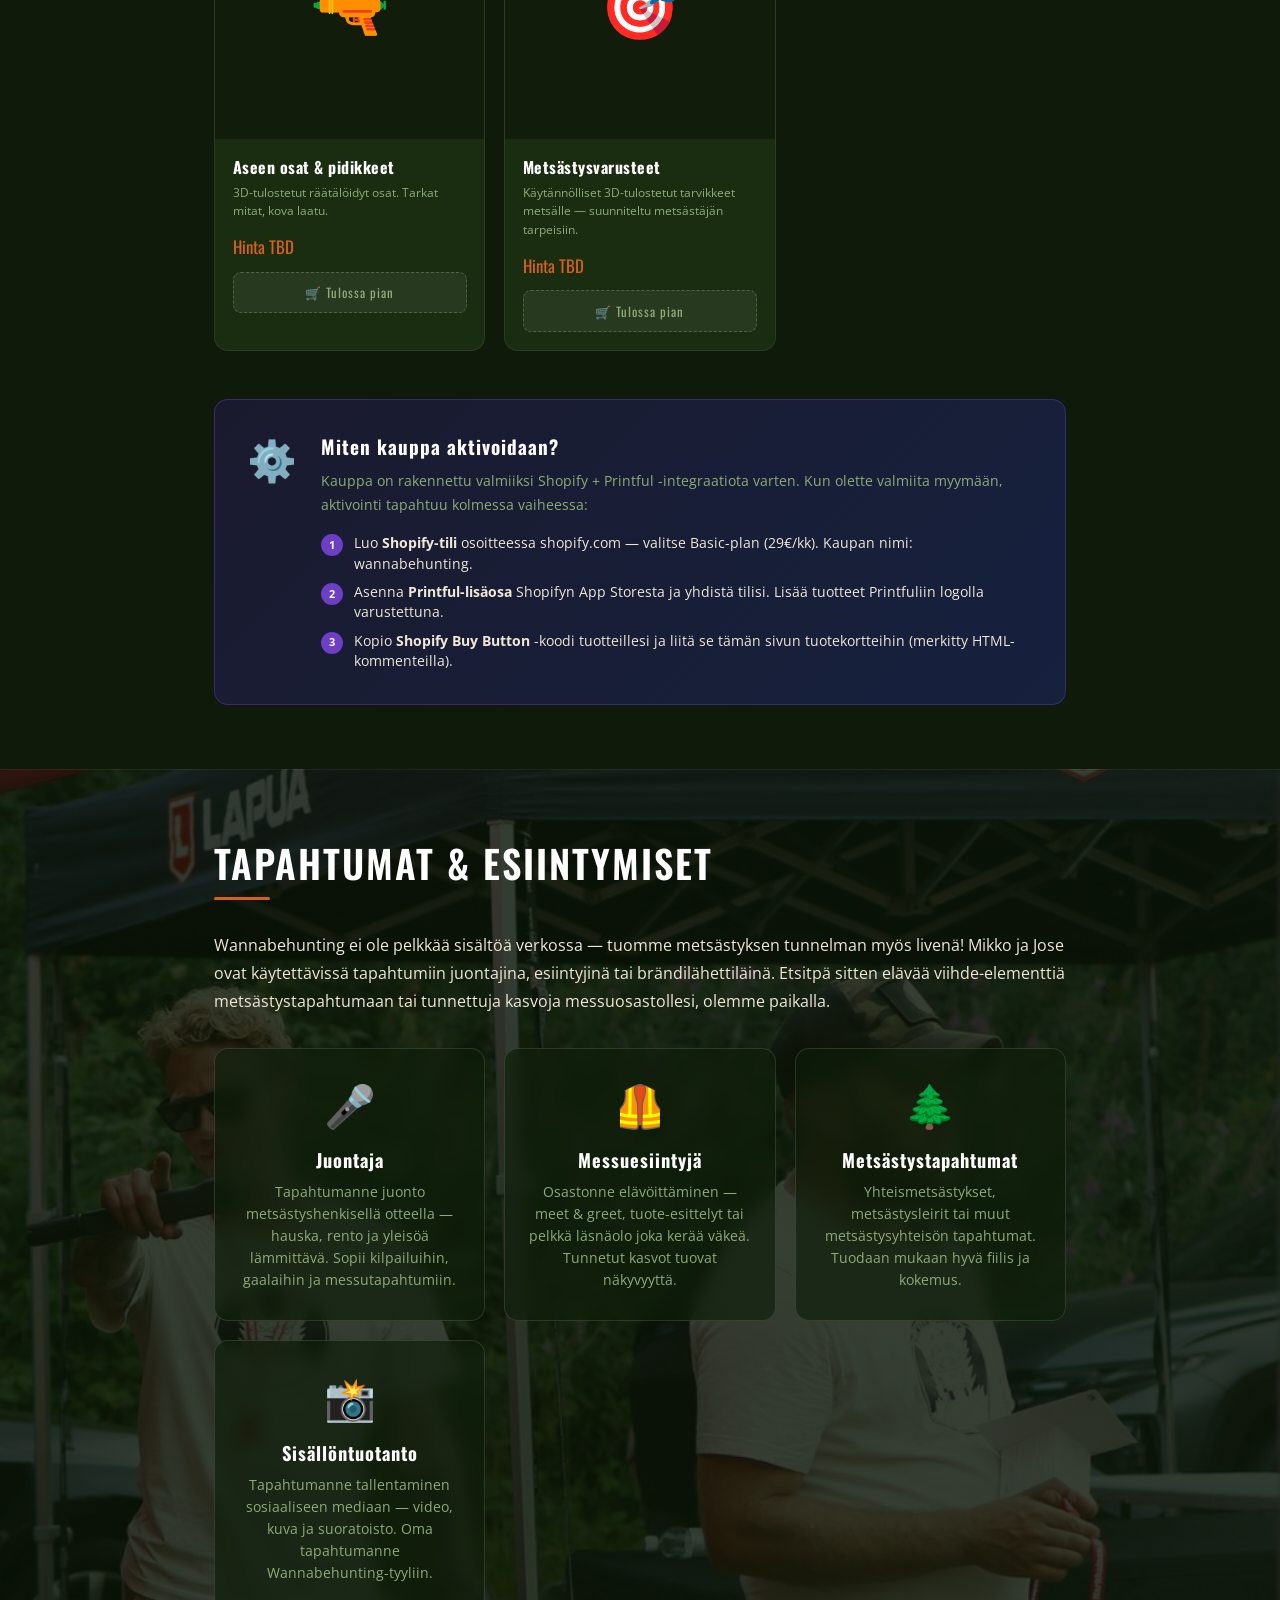
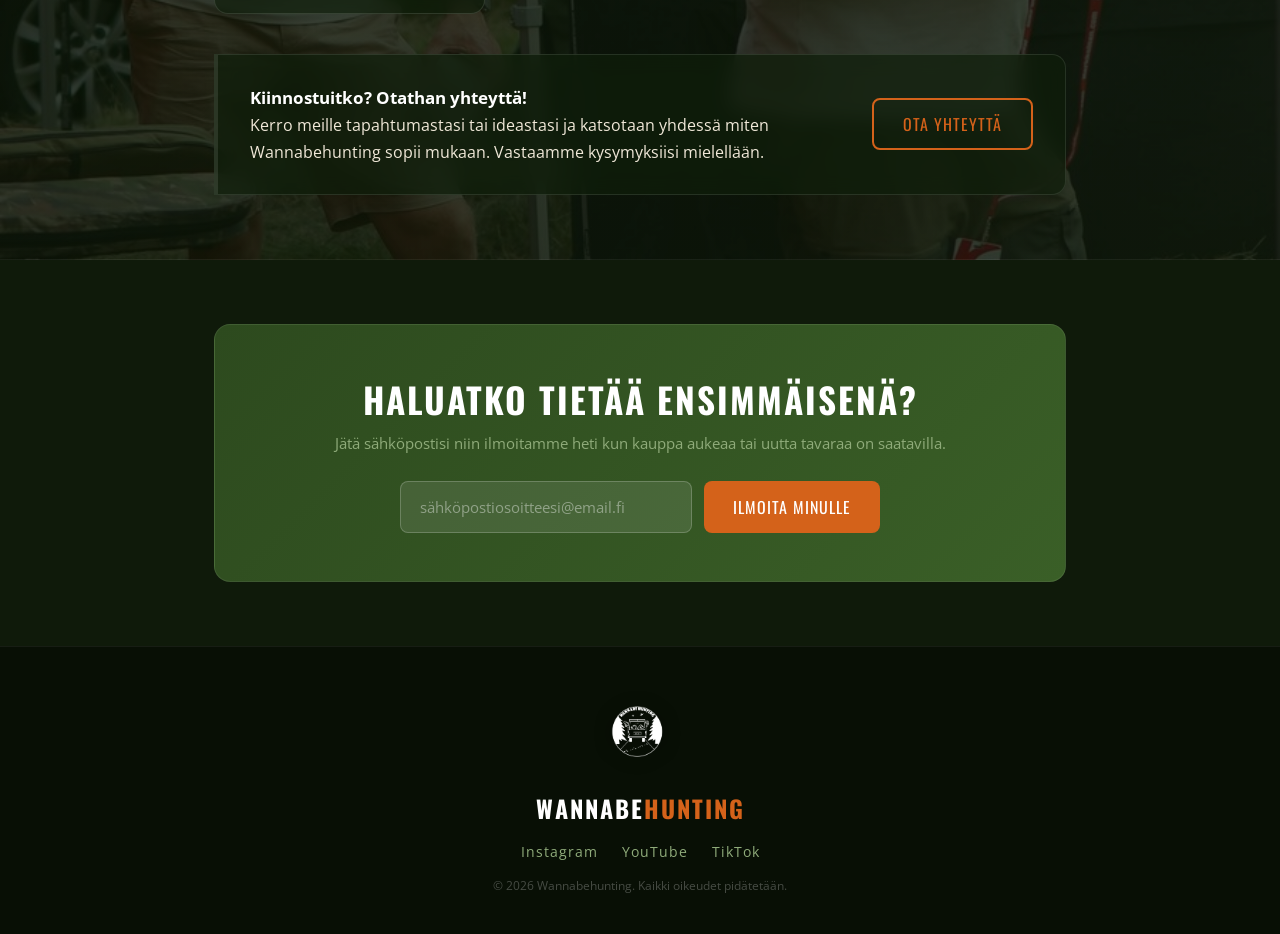
==== commit 9fcaecb2: "Add events section background image with glassmorphism cards - tapahtumatkuva.JPG added as subtle fu" ====
--- a/wannabehunting.html
+++ b/wannabehunting.html
@@ -508,6 +508,36 @@
     }
 
     /* ── TAPAHTUMAT ──────────────────────── */
+    .tapahtumat-outer {
+      position: relative;
+      background:
+        linear-gradient(rgba(10,20,6,0.82), rgba(10,20,6,0.82)),
+        url('images/tapahtumatkuva.JPG') center center / cover no-repeat;
+      border-top: 1px solid rgba(255,255,255,0.06);
+      border-bottom: 1px solid rgba(255,255,255,0.06);
+    }
+
+    .tapahtumat-outer .section-title { color: #fff; }
+
+    .tapahtumat-outer .event-card {
+      background: rgba(15, 30, 10, 0.65);
+      backdrop-filter: blur(8px);
+      -webkit-backdrop-filter: blur(8px);
+      border-color: rgba(255,255,255,0.12);
+    }
+
+    .tapahtumat-outer .event-card:hover {
+      background: rgba(20, 40, 14, 0.80);
+      border-color: var(--orange);
+    }
+
+    .tapahtumat-outer .contact-box {
+      background: rgba(15, 30, 10, 0.70);
+      backdrop-filter: blur(10px);
+      -webkit-backdrop-filter: blur(10px);
+      border-color: rgba(255,255,255,0.10);
+    }
+
     .events-intro {
       font-size: 0.97rem;
       line-height: 1.8;
@@ -936,9 +966,8 @@
 
   </section>
 
-  <div class="divider"></div>
-
   <!-- TAPAHTUMAT -->
+  <div class="tapahtumat-outer">
   <section class="section" id="tapahtumat">
     <div class="section-title">Tapahtumat & Esiintymiset</div>
     <div class="section-line"></div>
@@ -984,6 +1013,7 @@
     </div>
 
   </section>
+  </div><!-- /tapahtumat-outer -->
 
   <!-- NOTIFY -->
   <section class="section">
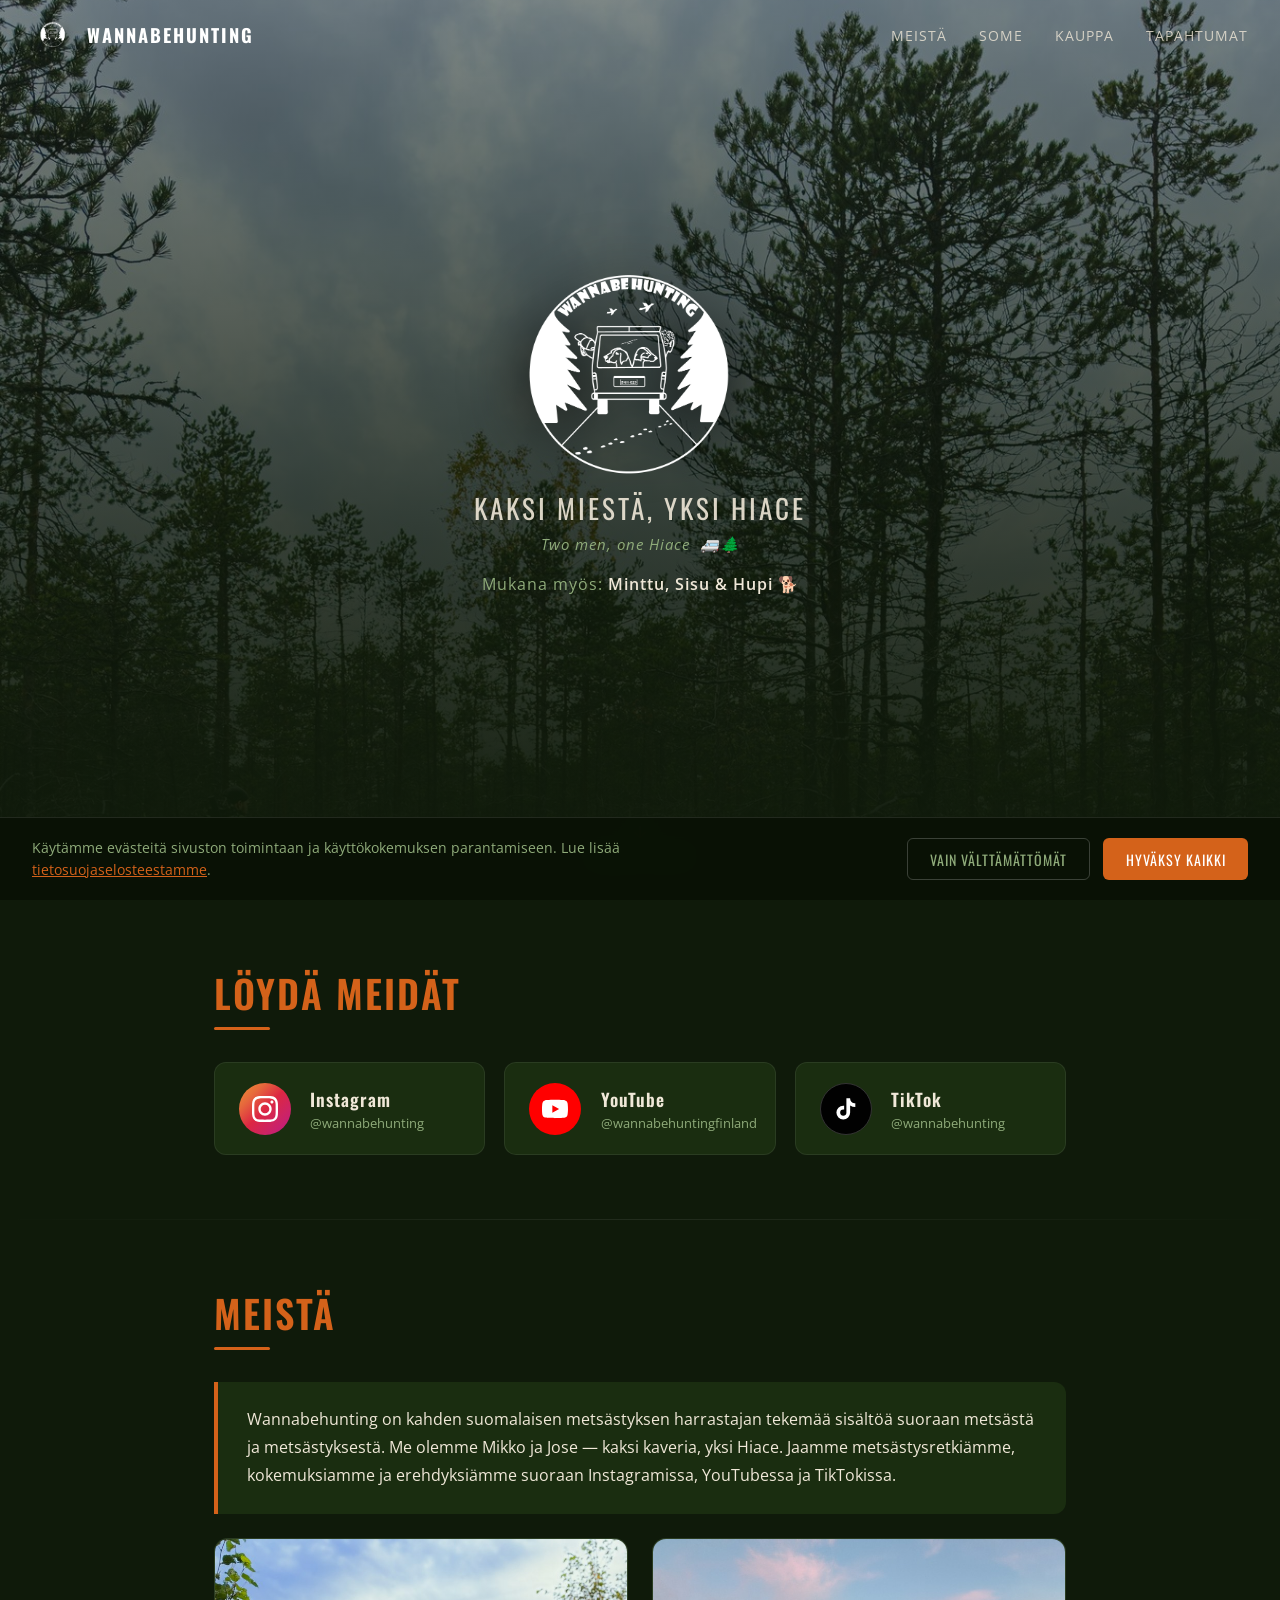
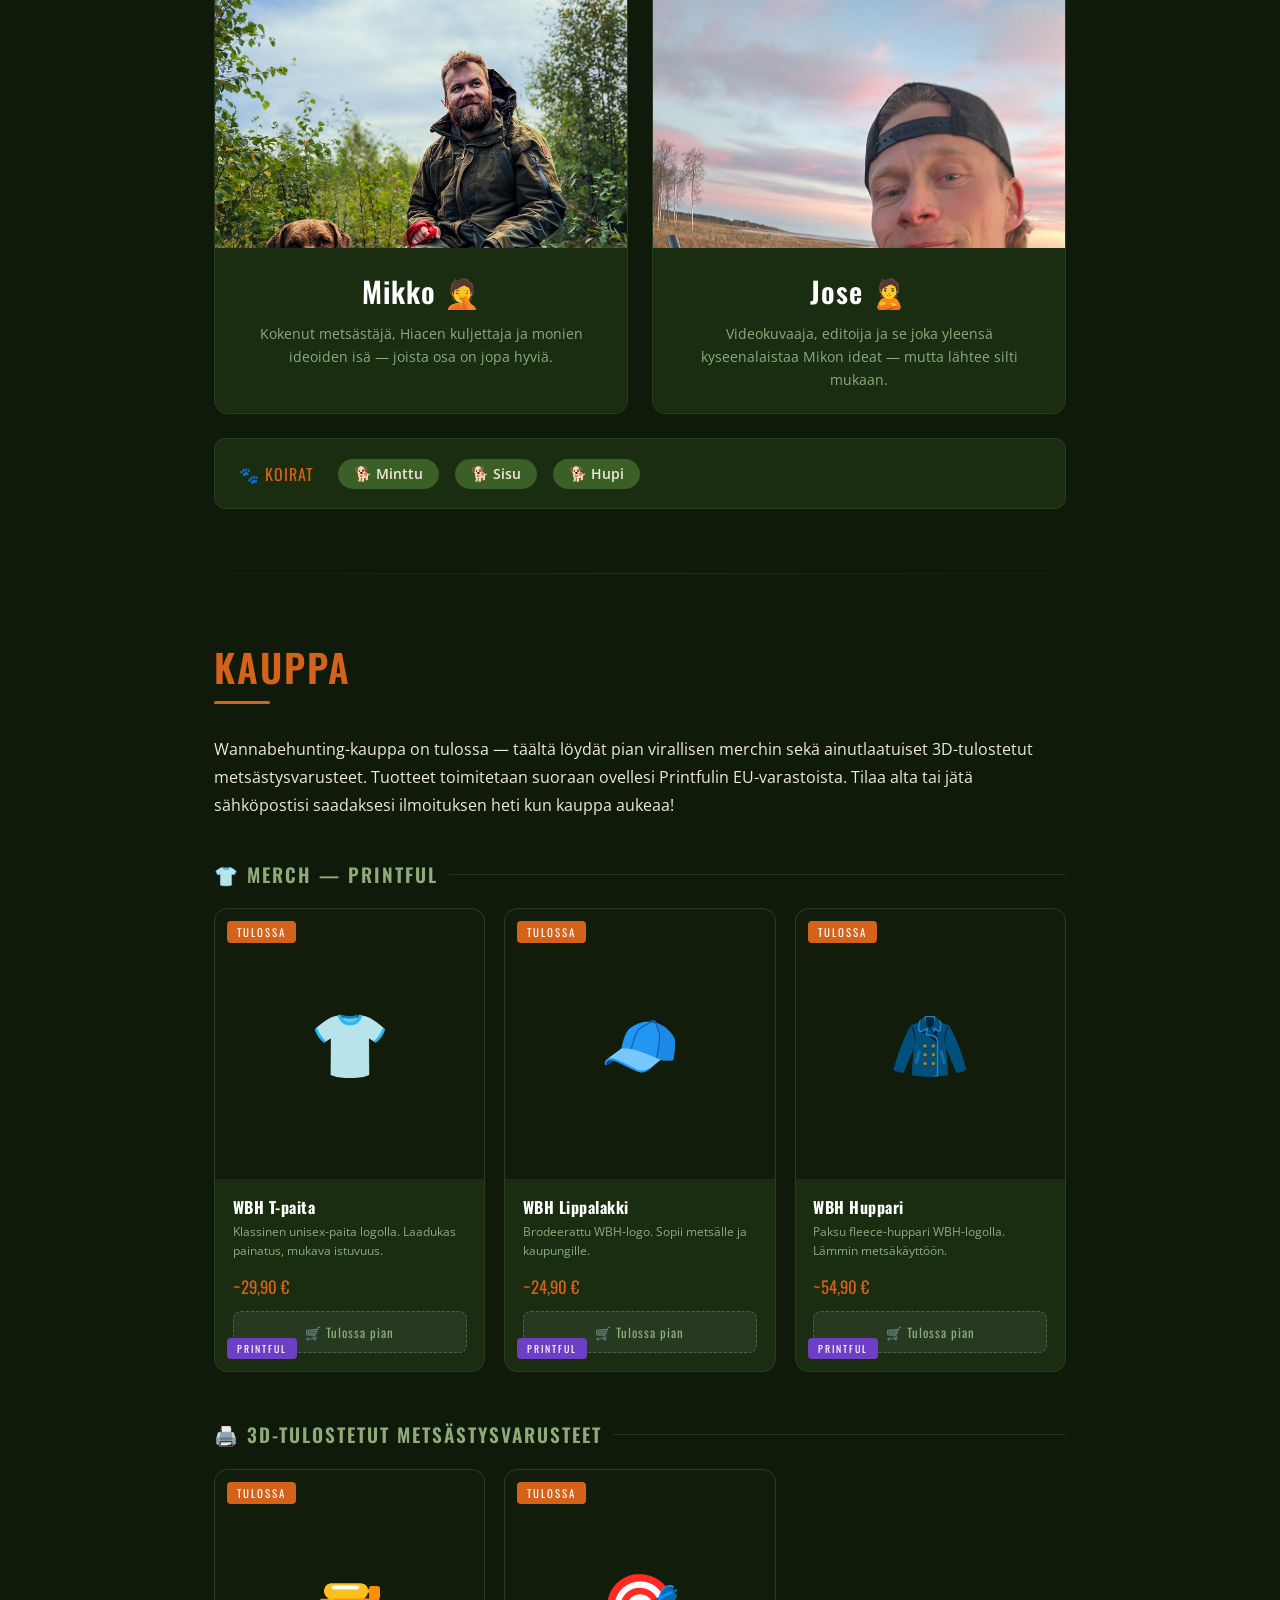
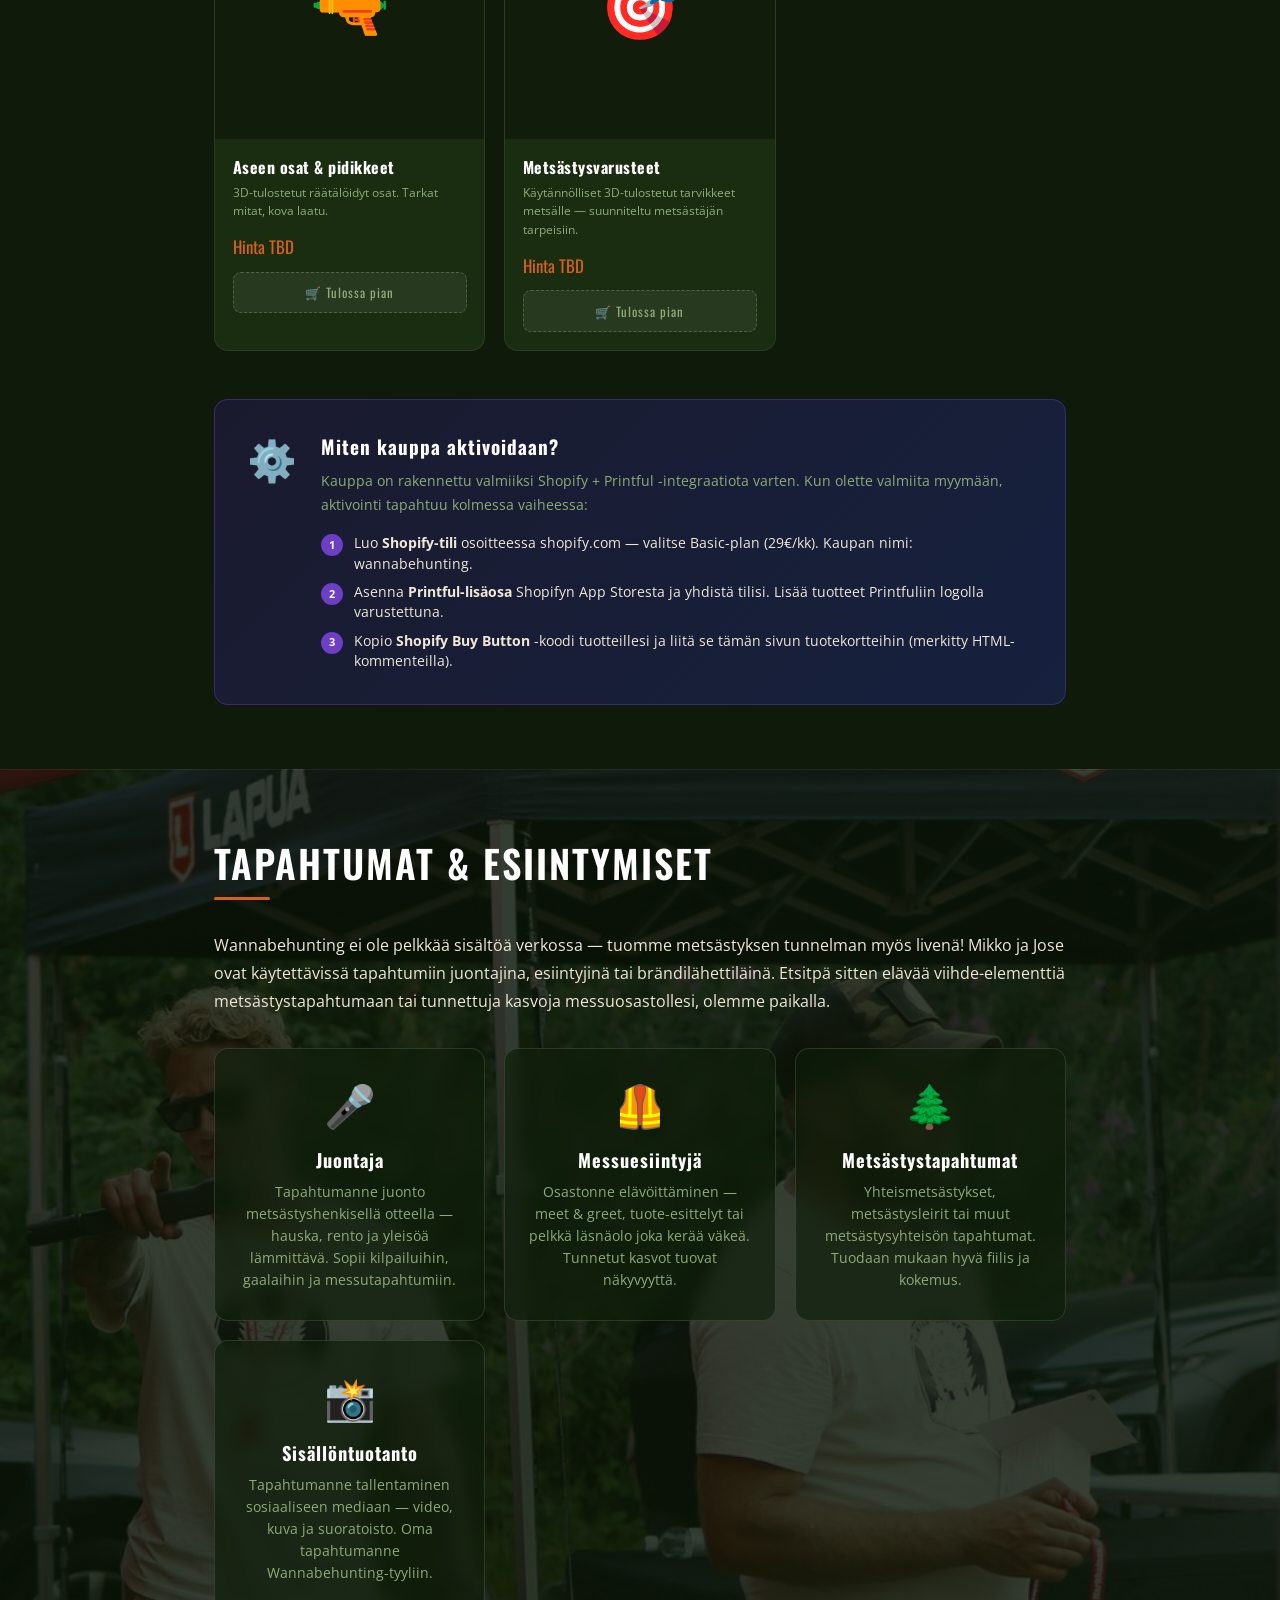
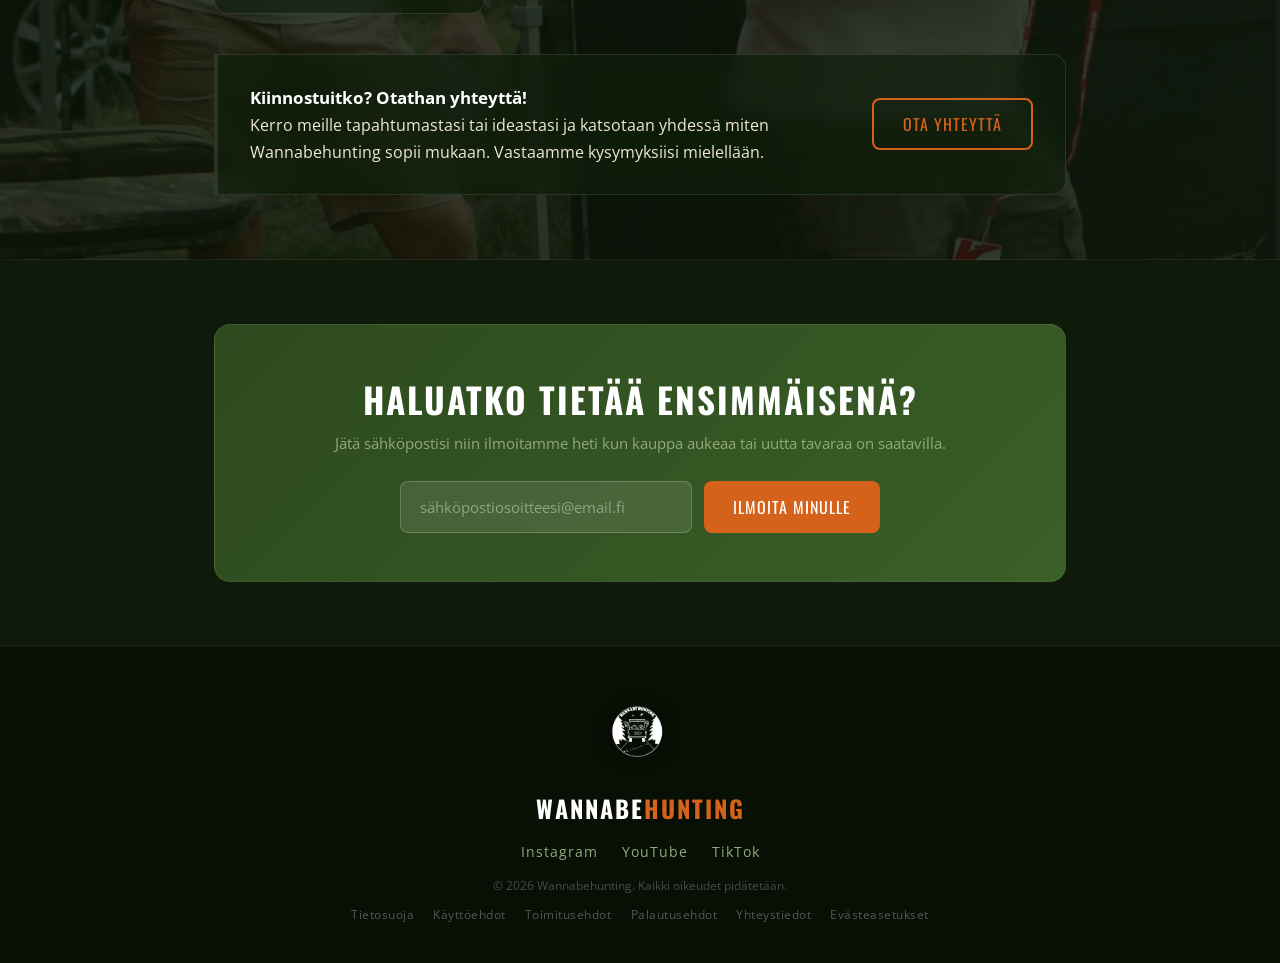
==== commit 89355cf3: "Add legal pages, cookie banner and footer links - tietosuoja.html (GDPR privacy policy) - kayttoehdo" ====
--- a/wannabehunting.html
+++ b/wannabehunting.html
@@ -736,6 +736,78 @@
 
     .footer-links a:hover { color: var(--orange); }
     .footer-copy { font-size: 0.78rem; color: rgba(255,255,255,0.25); margin-top: 1rem; }
+
+    .footer-legal {
+      display: flex;
+      justify-content: center;
+      gap: 1.2rem;
+      flex-wrap: wrap;
+      margin-top: 0.8rem;
+    }
+    .footer-legal a {
+      color: rgba(255,255,255,0.3);
+      text-decoration: none;
+      font-size: 0.75rem;
+      letter-spacing: 0.5px;
+      transition: color 0.2s;
+    }
+    .footer-legal a:hover { color: var(--orange); }
+
+    /* ── COOKIE BANNER ────────────────────── */
+    #cookie-banner {
+      position: fixed;
+      bottom: 0; left: 0; right: 0;
+      z-index: 9999;
+      background: rgba(10,18,6,0.97);
+      backdrop-filter: blur(12px);
+      border-top: 1px solid rgba(255,255,255,0.1);
+      padding: 1.2rem 2rem;
+      display: flex;
+      align-items: center;
+      justify-content: space-between;
+      gap: 1.5rem;
+      flex-wrap: wrap;
+    }
+    #cookie-banner p {
+      font-size: 0.85rem;
+      color: var(--muted);
+      max-width: 680px;
+      line-height: 1.6;
+    }
+    #cookie-banner p a { color: var(--orange); }
+    .cookie-btns { display: flex; gap: 0.8rem; flex-shrink: 0; flex-wrap: wrap; }
+    .cookie-btn {
+      padding: 0.6rem 1.4rem;
+      border-radius: 6px;
+      font-family: 'Oswald', sans-serif;
+      font-size: 0.88rem;
+      letter-spacing: 1px;
+      text-transform: uppercase;
+      cursor: pointer;
+      border: none;
+      transition: transform 0.15s, background 0.2s;
+    }
+    .cookie-btn:hover { transform: translateY(-1px); }
+    .cookie-btn.accept { background: var(--orange); color: #fff; }
+    .cookie-btn.accept:hover { background: #e8742a; }
+    .cookie-btn.necessary { background: transparent; color: var(--muted);
+      border: 1px solid rgba(255,255,255,0.2); }
+    .cookie-btn.necessary:hover { border-color: var(--muted); color: var(--cream); }
+    .cookie-settings-btn {
+      position: fixed;
+      bottom: 1.2rem; left: 1.2rem;
+      z-index: 9998;
+      background: var(--card);
+      border: 1px solid rgba(255,255,255,0.12);
+      border-radius: 50%;
+      width: 42px; height: 42px;
+      display: none;
+      align-items: center; justify-content: center;
+      cursor: pointer;
+      font-size: 1.1rem;
+      transition: border-color 0.2s;
+    }
+    .cookie-settings-btn:hover { border-color: var(--orange); }
   </style>
 </head>
 <body>
@@ -1037,14 +1109,37 @@
       <a href="https://www.tiktok.com/@wannabehunting" target="_blank">TikTok</a>
     </div>
     <div class="footer-copy">© 2026 Wannabehunting. Kaikki oikeudet pidätetään.</div>
+    <div class="footer-legal">
+      <a href="legal/tietosuoja.html">Tietosuoja</a>
+      <a href="legal/kayttoehdot.html">Käyttöehdot</a>
+      <a href="legal/toimitusehdot.html">Toimitusehdot</a>
+      <a href="legal/palautusehdot.html">Palautusehdot</a>
+      <a href="legal/yhteystiedot.html">Yhteystiedot</a>
+      <a href="#" onclick="showCookieBanner(); return false;">Evästeasetukset</a>
+    </div>
   </footer>
 
+  <!-- COOKIE BANNER -->
+  <div id="cookie-banner">
+    <p>
+      Käytämme evästeitä sivuston toimintaan ja käyttökokemuksen parantamiseen.
+      Lue lisää <a href="legal/tietosuoja.html">tietosuojaselosteestamme</a>.
+    </p>
+    <div class="cookie-btns">
+      <button class="cookie-btn necessary" onclick="setCookies('necessary')">Vain välttämättömät</button>
+      <button class="cookie-btn accept" onclick="setCookies('all')">Hyväksy kaikki</button>
+    </div>
+  </div>
+  <button class="cookie-settings-btn" id="cookie-settings-btn" onclick="showCookieBanner()" title="Evästeasetukset">🍪</button>
+
   <script>
+    // ── Sticky nav ──
     const nav = document.getElementById('nav');
     window.addEventListener('scroll', () => {
       nav.classList.toggle('scrolled', window.scrollY > 60);
     });
 
+    // ── Email form ──
     function handleSubmit(e) {
       e.preventDefault();
       const btn = e.target.querySelector('button');
@@ -1055,6 +1150,31 @@
       input.disabled = true;
       btn.disabled = true;
     }
+
+    // ── Cookie consent ──
+    function setCookies(level) {
+      localStorage.setItem('wbh_cookie_consent', level);
+      localStorage.setItem('wbh_cookie_date', new Date().toISOString());
+      document.getElementById('cookie-banner').style.display = 'none';
+      const settingsBtn = document.getElementById('cookie-settings-btn');
+      settingsBtn.style.display = 'flex';
+    }
+
+    function showCookieBanner() {
+      document.getElementById('cookie-banner').style.display = 'flex';
+      document.getElementById('cookie-settings-btn').style.display = 'none';
+    }
+
+    // Check existing consent on load
+    window.addEventListener('DOMContentLoaded', () => {
+      const consent = localStorage.getItem('wbh_cookie_consent');
+      const banner = document.getElementById('cookie-banner');
+      const settingsBtn = document.getElementById('cookie-settings-btn');
+      if (consent) {
+        banner.style.display = 'none';
+        settingsBtn.style.display = 'flex';
+      }
+    });
   </script>
 
 </body>
